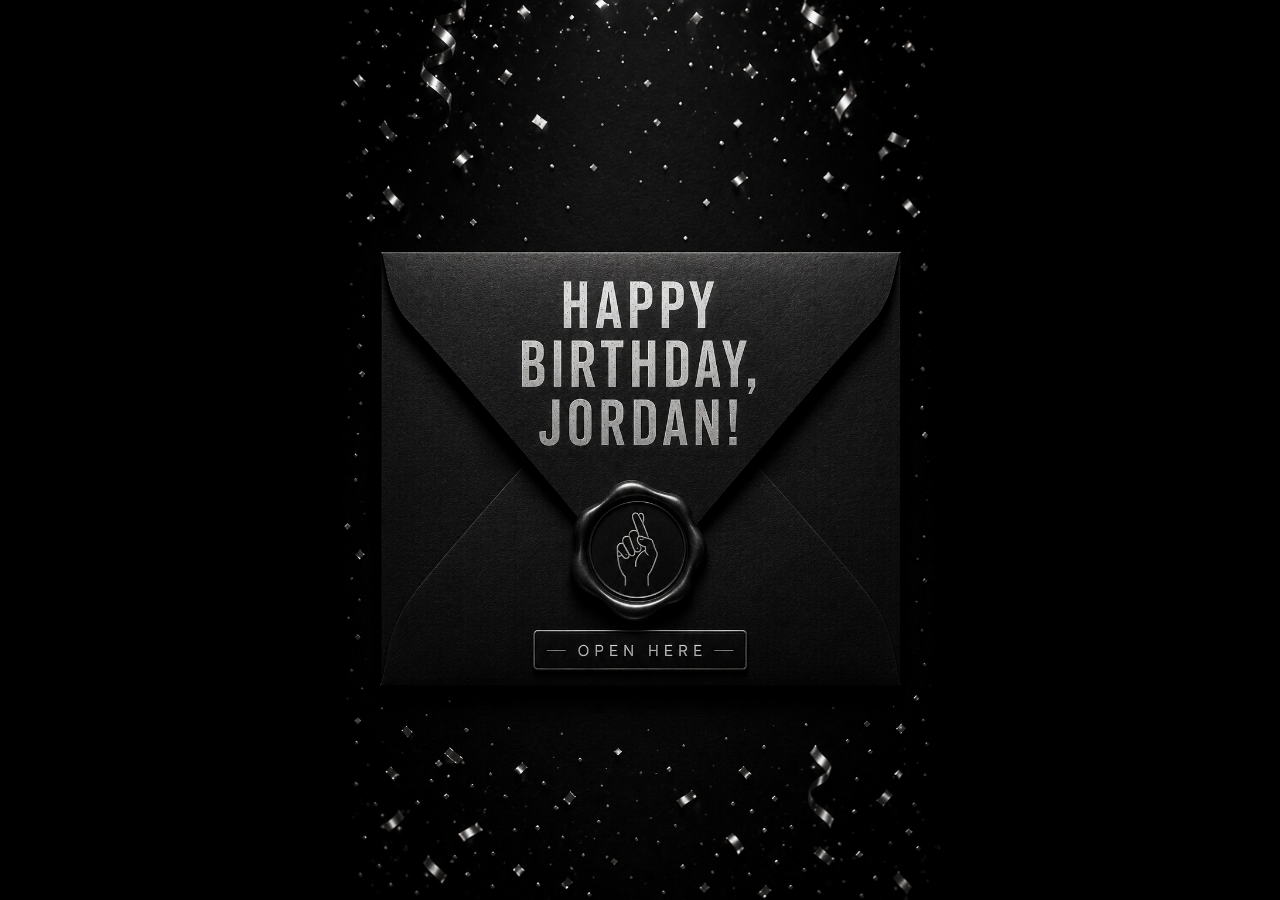
==== index.html @ eff21027 "Add files via upload" ====
<!doctype html>
<html>
<head>
  <meta charset="utf-8">
  <meta name="viewport" content="width=device-width, initial-scale=1">
  <title>Happy Birthday Jordan</title>
  <link rel="stylesheet" href="style.css">
</head>
<body class="cover-page">
  <main class="cover-wrap">
    <button class="cover-button" id="openEnvelope" aria-label="Open here">
      <img src="assets/cover.png" alt="Happy Birthday Jordan envelope invitation">
    </button>
  </main>

  <div class="fade-screen" id="fadeScreen"></div>
  <script src="script.js"></script>
</body>
</html>
---- style.css ----
*{box-sizing:border-box}
html,body{margin:0;min-height:100%;background:#000;color:#fff}
body{font-family:Arial,sans-serif;overflow-x:hidden}
.cover-page{min-height:100vh;background:#000}
.cover-wrap{min-height:100vh;display:grid;place-items:center;padding:0}
.cover-button{border:0;background:#000;padding:0;margin:0;cursor:pointer;width:100%;min-height:100vh;display:grid;place-items:center;overflow:hidden}
.cover-button img{display:block;width:min(100vw,900px);height:auto;max-height:100vh;object-fit:contain;filter:drop-shadow(0 35px 70px rgba(0,0,0,.85));animation:coverIn .9s ease both;transform-origin:center 58%}
.cover-button.opening img{animation:envelopeOpen 1.15s ease forwards}
.fade-screen{position:fixed;inset:0;background:#000;opacity:0;pointer-events:none;z-index:20;transition:opacity .55s ease}
.fade-screen.active{opacity:1}
.ticket-page{background:#000}
.ticket-only-stage{min-height:100vh;display:grid;place-items:center;padding:0;background:radial-gradient(circle at 50% 25%,rgba(255,255,255,.11),transparent 22rem),#000;animation:ticketIn .95s ease both}
.ticket-shimmer{position:relative;width:min(100vw,1600px);overflow:hidden}
.ticket-shimmer:after{content:"";position:absolute;inset:0;background:linear-gradient(110deg,transparent 0%,transparent 38%,rgba(255,255,255,.18) 48%,transparent 58%,transparent 100%);transform:translateX(-130%);animation:shimmer 1.6s .55s ease-out 1;pointer-events:none}
.ticket-image-only{display:block;width:100%;height:auto;max-height:100vh;object-fit:contain;filter:drop-shadow(0 30px 55px rgba(0,0,0,.85))}
@keyframes coverIn{from{opacity:0;transform:translateY(18px) scale(.985)}to{opacity:1;transform:translateY(0) scale(1)}}
@keyframes envelopeOpen{
  0%{transform:scale(1) rotateX(0deg);opacity:1;filter:drop-shadow(0 35px 70px rgba(0,0,0,.85))}
  35%{transform:scale(1.025) rotateX(0deg);opacity:1;filter:drop-shadow(0 45px 82px rgba(255,255,255,.12))}
  70%{transform:scale(1.02) translateY(-10px);opacity:.88}
  100%{transform:scale(.98) translateY(18px);opacity:.02}
}
@keyframes ticketIn{from{opacity:0;transform:translateY(18px) scale(.975)}to{opacity:1;transform:translateY(0) scale(1)}}
@keyframes shimmer{to{transform:translateX(130%)}}
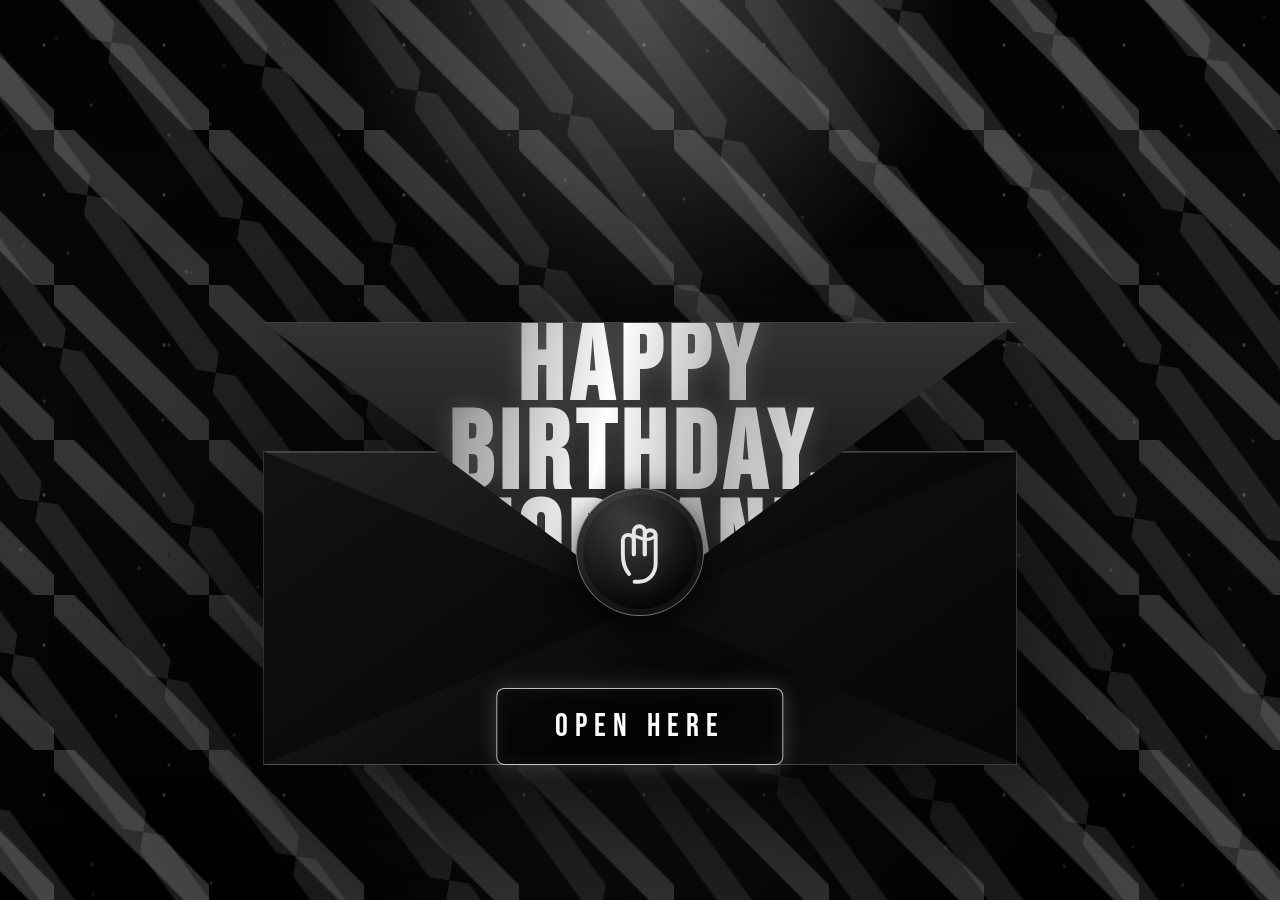
==== commit 7e584260: "Add files via upload" ====
--- a/index.html
+++ b/index.html
@@ -1,19 +1,40 @@
 <!doctype html>
-<html>
+<html lang="en">
 <head>
-  <meta charset="utf-8">
-  <meta name="viewport" content="width=device-width, initial-scale=1">
-  <title>Happy Birthday Jordan</title>
-  <link rel="stylesheet" href="style.css">
+<meta charset="utf-8"><meta name="viewport" content="width=device-width, initial-scale=1">
+<title>Happy Birthday Jordan</title>
+<link rel="preconnect" href="https://fonts.googleapis.com">
+<link rel="preconnect" href="https://fonts.gstatic.com" crossorigin>
+<link href="https://fonts.googleapis.com/css2?family=Bebas+Neue&family=Inter:wght@300;500;700&display=swap" rel="stylesheet">
+<link rel="stylesheet" href="style.css">
 </head>
-<body class="cover-page">
-  <main class="cover-wrap">
-    <button class="cover-button" id="openEnvelope" aria-label="Open here">
-      <img src="assets/cover.png" alt="Happy Birthday Jordan envelope invitation">
-    </button>
-  </main>
-
+<body>
+<main class="stage">
+  <div class="confetti"></div>
+  <section class="hero" id="hero">
+    <div class="envelope">
+      <div class="back"></div>
+      <div class="inside">
+        <span class="spark s1"></span><span class="spark s2"></span><span class="spark s3"></span><span class="spark s4"></span>
+      </div>
+      <div class="flap">
+        <h1 class="shimmer-title">HAPPY<br>BIRTHDAY,<br>JORDAN!</h1>
+      </div>
+      <div class="front-left"></div>
+      <div class="front-right"></div>
+      <div class="seal">
+        <svg viewBox="0 0 100 100" class="hand-icon" aria-label="ASL letter R style hand icon">
+          <path d="M36 78c-6-7-8-14-8-25V35c0-4 3-7 7-7s7 3 7 7v18" fill="none" stroke="currentColor" stroke-width="5" stroke-linecap="round"/>
+          <path d="M42 52V24c0-4 3-7 7-7s7 3 7 7v29" fill="none" stroke="currentColor" stroke-width="5" stroke-linecap="round"/>
+          <path d="M56 53V29c0-4 3-7 7-7s7 3 7 7v35c0 14-9 24-22 24h-5" fill="none" stroke="currentColor" stroke-width="5" stroke-linecap="round"/>
+          <path d="M42 29c8 2 17 10 28 0" fill="none" stroke="currentColor" stroke-width="4" stroke-linecap="round"/>
+        </svg>
+      </div>
+      <button class="open-button" id="openButton">OPEN HERE</button>
+    </div>
+  </section>
   <div class="fade-screen" id="fadeScreen"></div>
-  <script src="script.js"></script>
+</main>
+<script src="script.js"></script>
 </body>
-</html>
+</html>
--- a/style.css
+++ b/style.css
@@ -1,24 +1 @@
-*{box-sizing:border-box}
-html,body{margin:0;min-height:100%;background:#000;color:#fff}
-body{font-family:Arial,sans-serif;overflow-x:hidden}
-.cover-page{min-height:100vh;background:#000}
-.cover-wrap{min-height:100vh;display:grid;place-items:center;padding:0}
-.cover-button{border:0;background:#000;padding:0;margin:0;cursor:pointer;width:100%;min-height:100vh;display:grid;place-items:center;overflow:hidden}
-.cover-button img{display:block;width:min(100vw,900px);height:auto;max-height:100vh;object-fit:contain;filter:drop-shadow(0 35px 70px rgba(0,0,0,.85));animation:coverIn .9s ease both;transform-origin:center 58%}
-.cover-button.opening img{animation:envelopeOpen 1.15s ease forwards}
-.fade-screen{position:fixed;inset:0;background:#000;opacity:0;pointer-events:none;z-index:20;transition:opacity .55s ease}
-.fade-screen.active{opacity:1}
-.ticket-page{background:#000}
-.ticket-only-stage{min-height:100vh;display:grid;place-items:center;padding:0;background:radial-gradient(circle at 50% 25%,rgba(255,255,255,.11),transparent 22rem),#000;animation:ticketIn .95s ease both}
-.ticket-shimmer{position:relative;width:min(100vw,1600px);overflow:hidden}
-.ticket-shimmer:after{content:"";position:absolute;inset:0;background:linear-gradient(110deg,transparent 0%,transparent 38%,rgba(255,255,255,.18) 48%,transparent 58%,transparent 100%);transform:translateX(-130%);animation:shimmer 1.6s .55s ease-out 1;pointer-events:none}
-.ticket-image-only{display:block;width:100%;height:auto;max-height:100vh;object-fit:contain;filter:drop-shadow(0 30px 55px rgba(0,0,0,.85))}
-@keyframes coverIn{from{opacity:0;transform:translateY(18px) scale(.985)}to{opacity:1;transform:translateY(0) scale(1)}}
-@keyframes envelopeOpen{
-  0%{transform:scale(1) rotateX(0deg);opacity:1;filter:drop-shadow(0 35px 70px rgba(0,0,0,.85))}
-  35%{transform:scale(1.025) rotateX(0deg);opacity:1;filter:drop-shadow(0 45px 82px rgba(255,255,255,.12))}
-  70%{transform:scale(1.02) translateY(-10px);opacity:.88}
-  100%{transform:scale(.98) translateY(18px);opacity:.02}
-}
-@keyframes ticketIn{from{opacity:0;transform:translateY(18px) scale(.975)}to{opacity:1;transform:translateY(0) scale(1)}}
-@keyframes shimmer{to{transform:translateX(130%)}}
+*{box-sizing:border-box}html,body{margin:0;min-height:100%;background:#000;color:#fff}body{font-family:Inter,system-ui,sans-serif;overflow-x:hidden}.stage{min-height:100vh;display:grid;place-items:center;position:relative;overflow:hidden;background:radial-gradient(circle at 50% 0%,rgba(255,255,255,.22),transparent 20rem),radial-gradient(circle at 50% 74%,rgba(255,255,255,.08),transparent 28rem),linear-gradient(180deg,#030303,#080808 55%,#000)}.confetti:before,.confetti:after{content:"";position:fixed;inset:-20%;pointer-events:none;background-image:radial-gradient(#fff 1px,transparent 2px),radial-gradient(#999 1px,transparent 2px),linear-gradient(45deg,transparent 43%,#d7d7d7 44% 56%,transparent 57%);background-size:120px 150px,170px 210px,155px 155px;opacity:.22;animation:fall 18s linear infinite}.confetti:after{opacity:.13;animation-duration:26s;transform:rotate(9deg)}.hero{width:min(980px,94vw);display:grid;place-items:center;perspective:1400px;animation:intro .8s ease both}.envelope{width:min(820px,94vw);height:min(560px,82vh);position:relative;filter:drop-shadow(0 42px 90px rgba(0,0,0,.9));transform-style:preserve-3d}.back{position:absolute;left:4%;right:4%;bottom:9%;height:56%;background:linear-gradient(145deg,#242424,#060606 64%,#151515);border:1px solid rgba(255,255,255,.22);box-shadow:inset 0 1px 0 rgba(255,255,255,.14)}.inside{position:absolute;left:7%;right:7%;bottom:13%;height:46%;background:linear-gradient(180deg,#050505,#111);clip-path:polygon(0 100%,50% 35%,100% 100%);opacity:0;z-index:2;transition:opacity .45s ease}.flap{position:absolute;left:4%;right:4%;top:12%;height:50%;background:linear-gradient(180deg,#333,#0c0c0c);clip-path:polygon(0 0,100% 0,50% 100%);border-top:1px solid rgba(255,255,255,.28);z-index:5;transform-origin:top center;transform-style:preserve-3d;transition:transform 1s cubic-bezier(.2,.75,.18,1),filter 1s ease;display:grid;place-items:center;padding-bottom:8%;box-shadow:0 24px 42px rgba(0,0,0,.55)}.shimmer-title{font-family:'Bebas Neue',Impact,sans-serif;text-align:center;font-size:clamp(3.4rem,8.5vw,7rem);line-height:.82;letter-spacing:.055em;margin:0;color:transparent;background:linear-gradient(100deg,#777 0%,#fff 18%,#aaa 30%,#eee 45%,#747474 60%,#fff 75%,#999 100%);background-size:240% 100%;-webkit-background-clip:text;background-clip:text;animation:silverText 2.6s linear infinite;text-shadow:0 0 24px rgba(255,255,255,.18)}.front-left,.front-right{position:absolute;bottom:9%;height:56%;width:46%;z-index:4;background:linear-gradient(145deg,#121212,#050505);border-bottom:1px solid rgba(255,255,255,.17)}.front-left{left:4%;clip-path:polygon(0 0,100% 50%,0 100%);border-left:1px solid rgba(255,255,255,.16)}.front-right{right:4%;clip-path:polygon(100% 0,0 50%,100% 100%);border-right:1px solid rgba(255,255,255,.16)}.seal{position:absolute;left:50%;top:53%;transform:translate(-50%,-50%);width:min(128px,18vw);height:min(128px,18vw);border-radius:50%;z-index:8;background:radial-gradient(circle at 35% 22%,#3a3a3a,#060606 73%);border:1px solid rgba(255,255,255,.36);box-shadow:0 12px 34px rgba(0,0,0,.9),inset 0 0 0 6px rgba(255,255,255,.05);display:grid;place-items:center;color:#e7e7e7;transition:transform .65s cubic-bezier(.25,1.35,.4,1),opacity .45s ease}.hand-icon{width:62%;height:62%;filter:drop-shadow(0 0 10px rgba(255,255,255,.18))}.open-button{position:absolute;left:50%;bottom:9%;transform:translateX(-50%);z-index:9;border:1px solid rgba(255,255,255,.72);border-radius:8px;background:rgba(0,0,0,.38);color:#fff;font-family:'Bebas Neue',Impact,sans-serif;font-size:clamp(1.4rem,3vw,2rem);letter-spacing:.22em;padding:18px 58px;cursor:pointer;box-shadow:0 0 22px rgba(255,255,255,.20),inset 0 0 16px rgba(255,255,255,.06);transition:transform .2s ease,opacity .5s ease}.open-button:hover{transform:translateX(-50%) translateY(-2px)}.spark{position:absolute;width:6px;height:6px;background:#dedede;border-radius:50%;left:50%;top:58%;opacity:0;z-index:3;box-shadow:0 0 14px #fff}.opening .seal{transform:translate(-50%,-50%) scale(.15) translateY(-220px);opacity:0}.opening .flap{transform:rotateX(178deg);filter:brightness(1.25)}.opening .inside{opacity:1}.opening .open-button{opacity:0;pointer-events:none}.opening .s1{animation:spark 1s .25s ease forwards;--x:-110px;--y:-110px}.opening .s2{animation:spark 1s .32s ease forwards;--x:90px;--y:-125px}.opening .s3{animation:spark 1s .38s ease forwards;--x:-35px;--y:-160px}.opening .s4{animation:spark 1s .44s ease forwards;--x:130px;--y:-70px}.fade-screen{position:fixed;inset:0;background:#000;opacity:0;pointer-events:none;z-index:20;transition:opacity .7s ease}.fade-screen.active{opacity:1}.ticket-page{background:#000}.ticket-only-stage{min-height:100vh;display:grid;place-items:center;padding:0;background:radial-gradient(circle at 50% 25%,rgba(255,255,255,.11),transparent 22rem),#000;animation:ticketIn .95s ease both}.ticket-shimmer{position:relative;width:min(100vw,1600px);overflow:hidden}.ticket-shimmer:after{content:"";position:absolute;inset:0;background:linear-gradient(110deg,transparent 0%,transparent 38%,rgba(255,255,255,.18) 48%,transparent 58%,transparent 100%);transform:translateX(-130%);animation:shimmer 1.6s .55s ease-out 1;pointer-events:none}.ticket-image-only{display:block;width:100%;height:auto;max-height:100vh;object-fit:contain;filter:drop-shadow(0 30px 55px rgba(0,0,0,.85))}@keyframes intro{from{opacity:0;transform:translateY(18px) scale(.98)}to{opacity:1;transform:translateY(0) scale(1)}}@keyframes silverText{to{background-position:-240% 0}}@keyframes spark{0%{opacity:0;transform:translate(-50%,-50%) scale(.3)}30%{opacity:1}100%{opacity:0;transform:translate(calc(-50% + var(--x)),calc(-50% + var(--y))) scale(1.4)}}@keyframes fall{from{background-position:0 -100px,40px -80px,0 -140px}to{background-position:0 900px,40px 820px,0 760px}}@keyframes ticketIn{from{opacity:0;transform:translateY(18px) scale(.975)}to{opacity:1;transform:translateY(0) scale(1)}}@keyframes shimmer{to{transform:translateX(130%)}}@media(max-width:700px){.envelope{height:min(520px,78vh)}.open-button{bottom:11%;padding:14px 34px}.seal{top:54%}.shimmer-title{font-size:clamp(3rem,12vw,5.4rem)}}
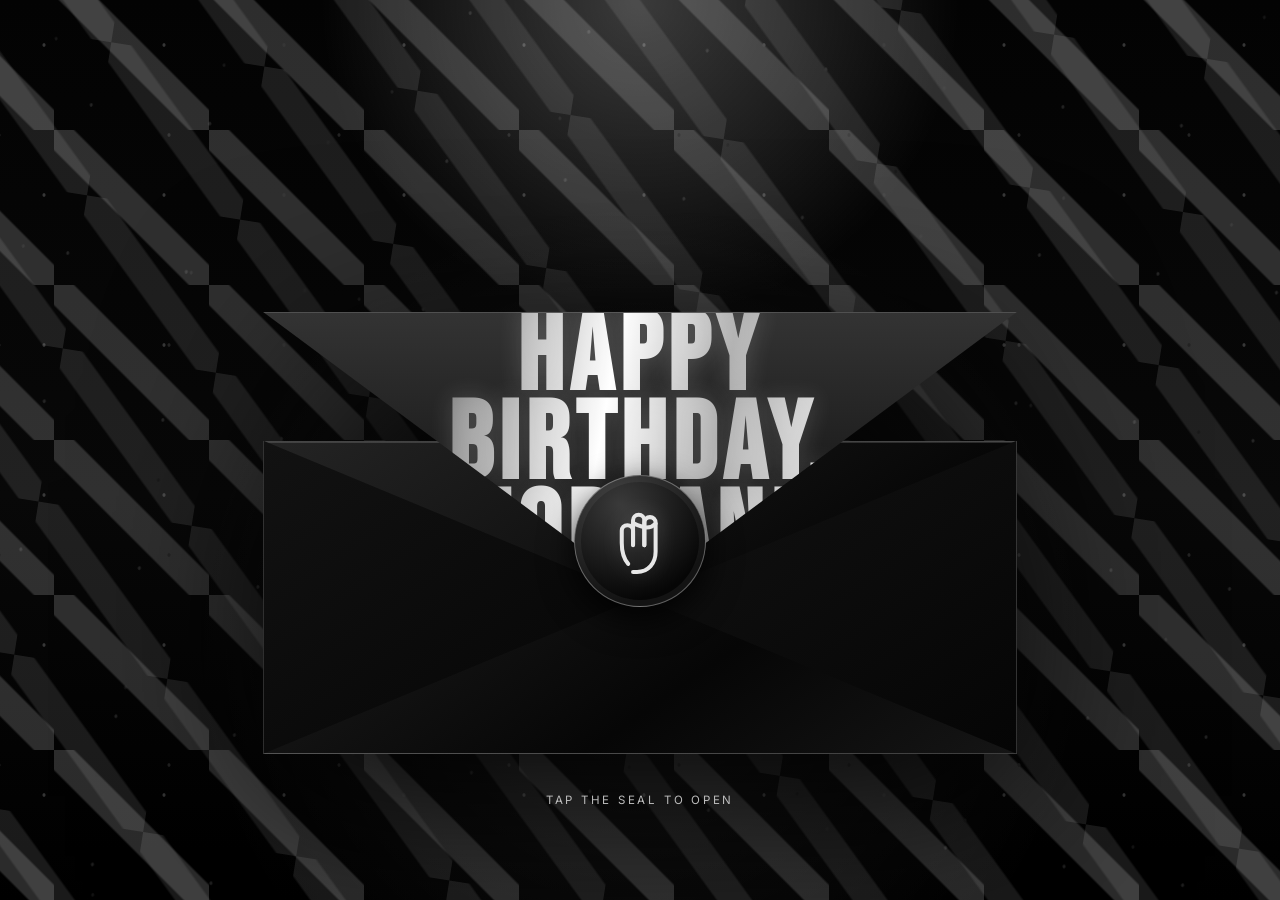
==== commit 379c4d0b: "Add files via upload" ====
--- a/index.html
+++ b/index.html
@@ -1,40 +1,51 @@
 <!doctype html>
 <html lang="en">
 <head>
-<meta charset="utf-8"><meta name="viewport" content="width=device-width, initial-scale=1">
-<title>Happy Birthday Jordan</title>
-<link rel="preconnect" href="https://fonts.googleapis.com">
-<link rel="preconnect" href="https://fonts.gstatic.com" crossorigin>
-<link href="https://fonts.googleapis.com/css2?family=Bebas+Neue&family=Inter:wght@300;500;700&display=swap" rel="stylesheet">
-<link rel="stylesheet" href="style.css">
+  <meta charset="utf-8">
+  <meta name="viewport" content="width=device-width, initial-scale=1">
+  <title>Happy Birthday Jordan</title>
+  <link rel="preconnect" href="https://fonts.googleapis.com">
+  <link rel="preconnect" href="https://fonts.gstatic.com" crossorigin>
+  <link href="https://fonts.googleapis.com/css2?family=Bebas+Neue&family=Inter:wght@300;500;700&display=swap" rel="stylesheet">
+  <link rel="stylesheet" href="style.css">
 </head>
 <body>
-<main class="stage">
-  <div class="confetti"></div>
-  <section class="hero" id="hero">
-    <div class="envelope">
-      <div class="back"></div>
-      <div class="inside">
-        <span class="spark s1"></span><span class="spark s2"></span><span class="spark s3"></span><span class="spark s4"></span>
+  <main class="stage">
+    <div class="confetti" aria-hidden="true"></div>
+
+    <section class="hero" id="hero">
+      <div class="envelope" id="envelope">
+        <div class="back"></div>
+        <div class="inside">
+          <span class="spark s1"></span>
+          <span class="spark s2"></span>
+          <span class="spark s3"></span>
+          <span class="spark s4"></span>
+        </div>
+
+        <div class="flap">
+          <h1 class="shimmer-title">HAPPY<br>BIRTHDAY,<br>JORDAN!</h1>
+        </div>
+
+        <div class="front-left"></div>
+        <div class="front-right"></div>
+
+        <button class="seal-button" id="openSeal" aria-label="Open envelope">
+          <span class="seal">
+            <svg viewBox="0 0 100 100" class="hand-icon" aria-hidden="true">
+              <path d="M35 78c-6-7-8-14-8-26V37c0-4 3-7 7-7s7 3 7 7v18" />
+              <path d="M41 54V24c0-4 3-7 7-7s7 3 7 7v31" />
+              <path d="M55 55V27c0-4 3-7 7-7s7 3 7 7v36c0 14-9 25-23 25h-5" />
+              <path d="M41 28c8 2 18 10 28 0" />
+            </svg>
+          </span>
+        </button>
       </div>
-      <div class="flap">
-        <h1 class="shimmer-title">HAPPY<br>BIRTHDAY,<br>JORDAN!</h1>
-      </div>
-      <div class="front-left"></div>
-      <div class="front-right"></div>
-      <div class="seal">
-        <svg viewBox="0 0 100 100" class="hand-icon" aria-label="ASL letter R style hand icon">
-          <path d="M36 78c-6-7-8-14-8-25V35c0-4 3-7 7-7s7 3 7 7v18" fill="none" stroke="currentColor" stroke-width="5" stroke-linecap="round"/>
-          <path d="M42 52V24c0-4 3-7 7-7s7 3 7 7v29" fill="none" stroke="currentColor" stroke-width="5" stroke-linecap="round"/>
-          <path d="M56 53V29c0-4 3-7 7-7s7 3 7 7v35c0 14-9 24-22 24h-5" fill="none" stroke="currentColor" stroke-width="5" stroke-linecap="round"/>
-          <path d="M42 29c8 2 17 10 28 0" fill="none" stroke="currentColor" stroke-width="4" stroke-linecap="round"/>
-        </svg>
-      </div>
-      <button class="open-button" id="openButton">OPEN HERE</button>
-    </div>
-  </section>
-  <div class="fade-screen" id="fadeScreen"></div>
-</main>
-<script src="script.js"></script>
+      <p class="tap-note">tap the seal to open</p>
+    </section>
+
+    <div class="fade-screen" id="fadeScreen"></div>
+  </main>
+  <script src="script.js"></script>
 </body>
-</html>+</html>
--- a/style.css
+++ b/style.css
@@ -1 +1,237 @@
-*{box-sizing:border-box}html,body{margin:0;min-height:100%;background:#000;color:#fff}body{font-family:Inter,system-ui,sans-serif;overflow-x:hidden}.stage{min-height:100vh;display:grid;place-items:center;position:relative;overflow:hidden;background:radial-gradient(circle at 50% 0%,rgba(255,255,255,.22),transparent 20rem),radial-gradient(circle at 50% 74%,rgba(255,255,255,.08),transparent 28rem),linear-gradient(180deg,#030303,#080808 55%,#000)}.confetti:before,.confetti:after{content:"";position:fixed;inset:-20%;pointer-events:none;background-image:radial-gradient(#fff 1px,transparent 2px),radial-gradient(#999 1px,transparent 2px),linear-gradient(45deg,transparent 43%,#d7d7d7 44% 56%,transparent 57%);background-size:120px 150px,170px 210px,155px 155px;opacity:.22;animation:fall 18s linear infinite}.confetti:after{opacity:.13;animation-duration:26s;transform:rotate(9deg)}.hero{width:min(980px,94vw);display:grid;place-items:center;perspective:1400px;animation:intro .8s ease both}.envelope{width:min(820px,94vw);height:min(560px,82vh);position:relative;filter:drop-shadow(0 42px 90px rgba(0,0,0,.9));transform-style:preserve-3d}.back{position:absolute;left:4%;right:4%;bottom:9%;height:56%;background:linear-gradient(145deg,#242424,#060606 64%,#151515);border:1px solid rgba(255,255,255,.22);box-shadow:inset 0 1px 0 rgba(255,255,255,.14)}.inside{position:absolute;left:7%;right:7%;bottom:13%;height:46%;background:linear-gradient(180deg,#050505,#111);clip-path:polygon(0 100%,50% 35%,100% 100%);opacity:0;z-index:2;transition:opacity .45s ease}.flap{position:absolute;left:4%;right:4%;top:12%;height:50%;background:linear-gradient(180deg,#333,#0c0c0c);clip-path:polygon(0 0,100% 0,50% 100%);border-top:1px solid rgba(255,255,255,.28);z-index:5;transform-origin:top center;transform-style:preserve-3d;transition:transform 1s cubic-bezier(.2,.75,.18,1),filter 1s ease;display:grid;place-items:center;padding-bottom:8%;box-shadow:0 24px 42px rgba(0,0,0,.55)}.shimmer-title{font-family:'Bebas Neue',Impact,sans-serif;text-align:center;font-size:clamp(3.4rem,8.5vw,7rem);line-height:.82;letter-spacing:.055em;margin:0;color:transparent;background:linear-gradient(100deg,#777 0%,#fff 18%,#aaa 30%,#eee 45%,#747474 60%,#fff 75%,#999 100%);background-size:240% 100%;-webkit-background-clip:text;background-clip:text;animation:silverText 2.6s linear infinite;text-shadow:0 0 24px rgba(255,255,255,.18)}.front-left,.front-right{position:absolute;bottom:9%;height:56%;width:46%;z-index:4;background:linear-gradient(145deg,#121212,#050505);border-bottom:1px solid rgba(255,255,255,.17)}.front-left{left:4%;clip-path:polygon(0 0,100% 50%,0 100%);border-left:1px solid rgba(255,255,255,.16)}.front-right{right:4%;clip-path:polygon(100% 0,0 50%,100% 100%);border-right:1px solid rgba(255,255,255,.16)}.seal{position:absolute;left:50%;top:53%;transform:translate(-50%,-50%);width:min(128px,18vw);height:min(128px,18vw);border-radius:50%;z-index:8;background:radial-gradient(circle at 35% 22%,#3a3a3a,#060606 73%);border:1px solid rgba(255,255,255,.36);box-shadow:0 12px 34px rgba(0,0,0,.9),inset 0 0 0 6px rgba(255,255,255,.05);display:grid;place-items:center;color:#e7e7e7;transition:transform .65s cubic-bezier(.25,1.35,.4,1),opacity .45s ease}.hand-icon{width:62%;height:62%;filter:drop-shadow(0 0 10px rgba(255,255,255,.18))}.open-button{position:absolute;left:50%;bottom:9%;transform:translateX(-50%);z-index:9;border:1px solid rgba(255,255,255,.72);border-radius:8px;background:rgba(0,0,0,.38);color:#fff;font-family:'Bebas Neue',Impact,sans-serif;font-size:clamp(1.4rem,3vw,2rem);letter-spacing:.22em;padding:18px 58px;cursor:pointer;box-shadow:0 0 22px rgba(255,255,255,.20),inset 0 0 16px rgba(255,255,255,.06);transition:transform .2s ease,opacity .5s ease}.open-button:hover{transform:translateX(-50%) translateY(-2px)}.spark{position:absolute;width:6px;height:6px;background:#dedede;border-radius:50%;left:50%;top:58%;opacity:0;z-index:3;box-shadow:0 0 14px #fff}.opening .seal{transform:translate(-50%,-50%) scale(.15) translateY(-220px);opacity:0}.opening .flap{transform:rotateX(178deg);filter:brightness(1.25)}.opening .inside{opacity:1}.opening .open-button{opacity:0;pointer-events:none}.opening .s1{animation:spark 1s .25s ease forwards;--x:-110px;--y:-110px}.opening .s2{animation:spark 1s .32s ease forwards;--x:90px;--y:-125px}.opening .s3{animation:spark 1s .38s ease forwards;--x:-35px;--y:-160px}.opening .s4{animation:spark 1s .44s ease forwards;--x:130px;--y:-70px}.fade-screen{position:fixed;inset:0;background:#000;opacity:0;pointer-events:none;z-index:20;transition:opacity .7s ease}.fade-screen.active{opacity:1}.ticket-page{background:#000}.ticket-only-stage{min-height:100vh;display:grid;place-items:center;padding:0;background:radial-gradient(circle at 50% 25%,rgba(255,255,255,.11),transparent 22rem),#000;animation:ticketIn .95s ease both}.ticket-shimmer{position:relative;width:min(100vw,1600px);overflow:hidden}.ticket-shimmer:after{content:"";position:absolute;inset:0;background:linear-gradient(110deg,transparent 0%,transparent 38%,rgba(255,255,255,.18) 48%,transparent 58%,transparent 100%);transform:translateX(-130%);animation:shimmer 1.6s .55s ease-out 1;pointer-events:none}.ticket-image-only{display:block;width:100%;height:auto;max-height:100vh;object-fit:contain;filter:drop-shadow(0 30px 55px rgba(0,0,0,.85))}@keyframes intro{from{opacity:0;transform:translateY(18px) scale(.98)}to{opacity:1;transform:translateY(0) scale(1)}}@keyframes silverText{to{background-position:-240% 0}}@keyframes spark{0%{opacity:0;transform:translate(-50%,-50%) scale(.3)}30%{opacity:1}100%{opacity:0;transform:translate(calc(-50% + var(--x)),calc(-50% + var(--y))) scale(1.4)}}@keyframes fall{from{background-position:0 -100px,40px -80px,0 -140px}to{background-position:0 900px,40px 820px,0 760px}}@keyframes ticketIn{from{opacity:0;transform:translateY(18px) scale(.975)}to{opacity:1;transform:translateY(0) scale(1)}}@keyframes shimmer{to{transform:translateX(130%)}}@media(max-width:700px){.envelope{height:min(520px,78vh)}.open-button{bottom:11%;padding:14px 34px}.seal{top:54%}.shimmer-title{font-size:clamp(3rem,12vw,5.4rem)}}+*{box-sizing:border-box}
+html,body{margin:0;min-height:100%;background:#000;color:#fff}
+body{font-family:Inter,system-ui,-apple-system,Segoe UI,sans-serif;overflow-x:hidden}
+
+.stage{
+  min-height:100vh;
+  display:grid;
+  place-items:center;
+  position:relative;
+  overflow:hidden;
+  background:
+    radial-gradient(circle at 50% 0%,rgba(255,255,255,.22),transparent 20rem),
+    radial-gradient(circle at 50% 72%,rgba(255,255,255,.08),transparent 28rem),
+    linear-gradient(180deg,#030303,#080808 55%,#000);
+}
+
+.confetti:before,.confetti:after{
+  content:"";
+  position:fixed;
+  inset:-20%;
+  pointer-events:none;
+  background-image:
+    radial-gradient(#fff 1px,transparent 2px),
+    radial-gradient(#999 1px,transparent 2px),
+    linear-gradient(45deg,transparent 43%,#d7d7d7 44% 56%,transparent 57%);
+  background-size:120px 150px,170px 210px,155px 155px;
+  opacity:.20;
+  animation:fall 20s linear infinite;
+}
+.confetti:after{opacity:.12;animation-duration:28s;transform:rotate(9deg)}
+
+.hero{
+  width:min(980px,94vw);
+  display:grid;
+  place-items:center;
+  perspective:1400px;
+  animation:intro .8s ease both;
+}
+
+.envelope{
+  width:min(820px,94vw);
+  height:min(560px,82vh);
+  position:relative;
+  filter:drop-shadow(0 42px 90px rgba(0,0,0,.9));
+  transform-style:preserve-3d;
+}
+
+.back{
+  position:absolute;
+  left:4%;
+  right:4%;
+  bottom:9%;
+  height:56%;
+  background:linear-gradient(145deg,#242424,#060606 64%,#151515);
+  border:1px solid rgba(255,255,255,.22);
+  box-shadow:inset 0 1px 0 rgba(255,255,255,.14);
+}
+
+.inside{
+  position:absolute;
+  left:7%;
+  right:7%;
+  bottom:13%;
+  height:46%;
+  background:linear-gradient(180deg,#050505,#111);
+  clip-path:polygon(0 100%,50% 35%,100% 100%);
+  opacity:0;
+  z-index:2;
+  transition:opacity .45s ease;
+}
+
+.flap{
+  position:absolute;
+  left:4%;
+  right:4%;
+  top:12%;
+  height:50%;
+  background:linear-gradient(180deg,#333,#0c0c0c);
+  clip-path:polygon(0 0,100% 0,50% 100%);
+  border-top:1px solid rgba(255,255,255,.28);
+  z-index:5;
+  transform-origin:top center;
+  transform-style:preserve-3d;
+  transition:transform 1s cubic-bezier(.2,.75,.18,1),filter 1s ease;
+  display:grid;
+  place-items:center;
+  padding-bottom:8%;
+  box-shadow:0 24px 42px rgba(0,0,0,.55);
+}
+
+.shimmer-title{
+  font-family:'Bebas Neue',Impact,sans-serif;
+  text-align:center;
+  font-size:clamp(3.4rem,8.5vw,7rem);
+  line-height:.82;
+  letter-spacing:.055em;
+  margin:0;
+  color:transparent;
+  background:linear-gradient(100deg,#777 0%,#fff 18%,#aaa 30%,#eee 45%,#747474 60%,#fff 75%,#999 100%);
+  background-size:240% 100%;
+  -webkit-background-clip:text;
+  background-clip:text;
+  animation:silverText 2.6s linear infinite;
+  text-shadow:0 0 24px rgba(255,255,255,.18);
+}
+
+.front-left,.front-right{
+  position:absolute;
+  bottom:9%;
+  height:56%;
+  width:46%;
+  z-index:4;
+  background:linear-gradient(145deg,#121212,#050505);
+  border-bottom:1px solid rgba(255,255,255,.17);
+}
+.front-left{left:4%;clip-path:polygon(0 0,100% 50%,0 100%);border-left:1px solid rgba(255,255,255,.16)}
+.front-right{right:4%;clip-path:polygon(100% 0,0 50%,100% 100%);border-right:1px solid rgba(255,255,255,.16)}
+
+.seal-button{
+  position:absolute;
+  left:50%;
+  top:53%;
+  transform:translate(-50%,-50%);
+  width:min(132px,19vw);
+  height:min(132px,19vw);
+  border:0;
+  padding:0;
+  border-radius:50%;
+  background:transparent;
+  cursor:pointer;
+  z-index:10;
+}
+.seal{
+  width:100%;
+  height:100%;
+  border-radius:50%;
+  background:radial-gradient(circle at 35% 22%,#3a3a3a,#060606 73%);
+  border:1px solid rgba(255,255,255,.36);
+  box-shadow:0 12px 34px rgba(0,0,0,.9),inset 0 0 0 6px rgba(255,255,255,.05);
+  display:grid;
+  place-items:center;
+  color:#e7e7e7;
+  transition:transform .65s cubic-bezier(.25,1.35,.4,1),opacity .45s ease;
+}
+.seal-button:hover .seal{transform:scale(1.05)}
+.hand-icon{width:62%;height:62%;filter:drop-shadow(0 0 10px rgba(255,255,255,.18))}
+.hand-icon path{
+  fill:none;
+  stroke:currentColor;
+  stroke-width:5;
+  stroke-linecap:round;
+  stroke-linejoin:round;
+}
+
+.tap-note{
+  margin:0;
+  letter-spacing:.24em;
+  text-transform:uppercase;
+  color:#bdbdbd;
+  font-size:.72rem;
+  transform:translateY(-12px);
+}
+
+.spark{
+  position:absolute;
+  width:6px;
+  height:6px;
+  background:#dedede;
+  border-radius:50%;
+  left:50%;
+  top:58%;
+  opacity:0;
+  z-index:3;
+  box-shadow:0 0 14px #fff;
+}
+
+.opening .seal{transform:scale(.15) translateY(-220px);opacity:0}
+.opening .flap{transform:rotateX(178deg);filter:brightness(1.25)}
+.opening .inside{opacity:1}
+.opening .seal-button{pointer-events:none}
+.opening .s1{animation:spark 1s .25s ease forwards;--x:-110px;--y:-110px}
+.opening .s2{animation:spark 1s .32s ease forwards;--x:90px;--y:-125px}
+.opening .s3{animation:spark 1s .38s ease forwards;--x:-35px;--y:-160px}
+.opening .s4{animation:spark 1s .44s ease forwards;--x:130px;--y:-70px}
+
+.fade-screen{
+  position:fixed;
+  inset:0;
+  background:#000;
+  opacity:0;
+  pointer-events:none;
+  z-index:20;
+  transition:opacity .7s ease;
+}
+.fade-screen.active{opacity:1}
+
+.ticket-page{background:#000}
+.ticket-only-stage{
+  min-height:100vh;
+  display:grid;
+  place-items:center;
+  padding:0;
+  background:radial-gradient(circle at 50% 25%,rgba(255,255,255,.11),transparent 22rem),#000;
+  animation:ticketIn .95s ease both;
+}
+.ticket-shimmer{position:relative;width:min(100vw,1600px);overflow:hidden}
+.ticket-shimmer:after{
+  content:"";
+  position:absolute;
+  inset:0;
+  background:linear-gradient(110deg,transparent 0%,transparent 38%,rgba(255,255,255,.18) 48%,transparent 58%,transparent 100%);
+  transform:translateX(-130%);
+  animation:shimmer 1.6s .55s ease-out 1;
+  pointer-events:none;
+}
+.ticket-image-only{
+  display:block;
+  width:100%;
+  height:auto;
+  max-height:100vh;
+  object-fit:contain;
+  filter:drop-shadow(0 30px 55px rgba(0,0,0,.85));
+}
+
+@keyframes intro{from{opacity:0;transform:translateY(18px) scale(.98)}to{opacity:1;transform:translateY(0) scale(1)}}
+@keyframes silverText{to{background-position:-240% 0}}
+@keyframes spark{0%{opacity:0;transform:translate(-50%,-50%) scale(.3)}30%{opacity:1}100%{opacity:0;transform:translate(calc(-50% + var(--x)),calc(-50% + var(--y))) scale(1.4)}}
+@keyframes fall{from{background-position:0 -100px,40px -80px,0 -140px}to{background-position:0 900px,40px 820px,0 760px}}
+@keyframes ticketIn{from{opacity:0;transform:translateY(18px) scale(.975)}to{opacity:1;transform:translateY(0) scale(1)}}
+@keyframes shimmer{to{transform:translateX(130%)}}
+
+@media(max-width:700px){
+  .envelope{height:min(520px,78vh)}
+  .seal-button{top:54%;width:98px;height:98px}
+  .shimmer-title{font-size:clamp(3rem,12vw,5.4rem)}
+  .tap-note{font-size:.62rem;transform:translateY(-4px)}
+}
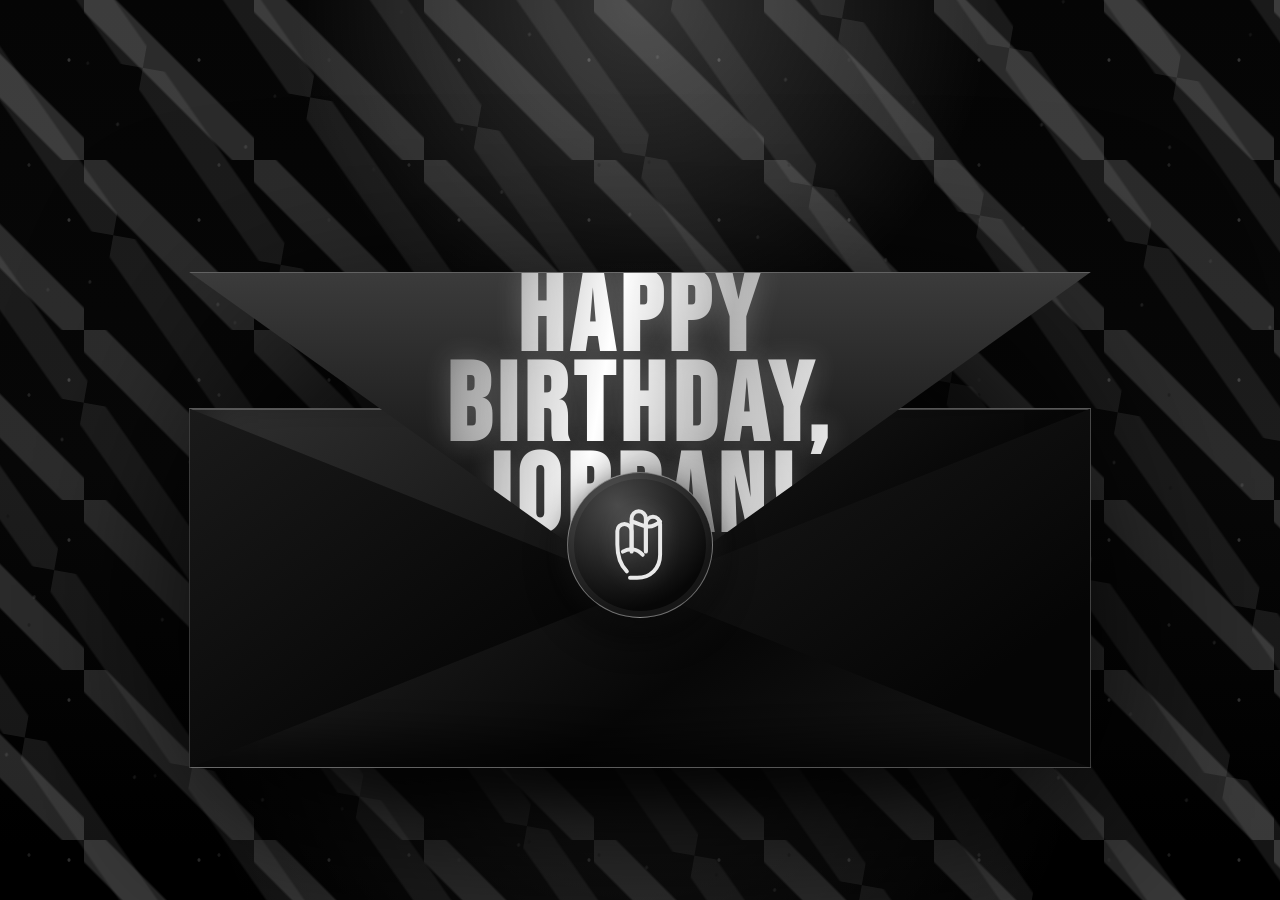
==== commit b6cab5c9: "Add files via upload" ====
--- a/index.html
+++ b/index.html
@@ -11,41 +11,46 @@
 </head>
 <body>
   <main class="stage">
-    <div class="confetti" aria-hidden="true"></div>
+    <div class="silver-confetti" aria-hidden="true"></div>
 
     <section class="hero" id="hero">
-      <div class="envelope" id="envelope">
-        <div class="back"></div>
-        <div class="inside">
+      <div class="envelope">
+        <div class="env-shadow"></div>
+        <div class="env-back"></div>
+        <div class="env-inside">
+          <div class="silver-glow"></div>
           <span class="spark s1"></span>
           <span class="spark s2"></span>
           <span class="spark s3"></span>
           <span class="spark s4"></span>
+          <span class="spark s5"></span>
+          <span class="spark s6"></span>
         </div>
 
-        <div class="flap">
+        <div class="env-flap">
           <h1 class="shimmer-title">HAPPY<br>BIRTHDAY,<br>JORDAN!</h1>
         </div>
 
-        <div class="front-left"></div>
-        <div class="front-right"></div>
+        <div class="env-front-left"></div>
+        <div class="env-front-right"></div>
 
-        <button class="seal-button" id="openSeal" aria-label="Open envelope">
+        <button class="seal-button" id="openSeal" aria-label="Open birthday envelope">
           <span class="seal">
-            <svg viewBox="0 0 100 100" class="hand-icon" aria-hidden="true">
-              <path d="M35 78c-6-7-8-14-8-26V37c0-4 3-7 7-7s7 3 7 7v18" />
-              <path d="M41 54V24c0-4 3-7 7-7s7 3 7 7v31" />
-              <path d="M55 55V27c0-4 3-7 7-7s7 3 7 7v36c0 14-9 25-23 25h-5" />
-              <path d="M41 28c8 2 18 10 28 0" />
+            <svg class="asl-r-icon" viewBox="0 0 120 120" aria-hidden="true">
+              <path d="M44 94c-8-8-12-20-12-34V43c0-5 4-9 9-9s9 4 9 9v26" />
+              <path d="M50 68V27c0-5 4-9 9-9s9 4 9 9v42" />
+              <path d="M68 68V34c0-5 4-9 9-9s9 4 9 9v39c0 17-12 29-29 29h-9" />
+              <path d="M50 31c10 2 22 13 36 0" />
+              <path d="M39 69c8-5 18-4 25 4" />
             </svg>
           </span>
         </button>
       </div>
-      <p class="tap-note">tap the seal to open</p>
     </section>
 
     <div class="fade-screen" id="fadeScreen"></div>
   </main>
+
   <script src="script.js"></script>
 </body>
 </html>
--- a/style.css
+++ b/style.css
@@ -1,150 +1,191 @@
 *{box-sizing:border-box}
 html,body{margin:0;min-height:100%;background:#000;color:#fff}
-body{font-family:Inter,system-ui,-apple-system,Segoe UI,sans-serif;overflow-x:hidden}
+body{font-family:Inter,system-ui,-apple-system,Segoe UI,sans-serif;overflow:hidden}
 
 .stage{
   min-height:100vh;
   display:grid;
   place-items:center;
   position:relative;
-  overflow:hidden;
-  background:
-    radial-gradient(circle at 50% 0%,rgba(255,255,255,.22),transparent 20rem),
-    radial-gradient(circle at 50% 72%,rgba(255,255,255,.08),transparent 28rem),
-    linear-gradient(180deg,#030303,#080808 55%,#000);
-}
-
-.confetti:before,.confetti:after{
+  background:
+    radial-gradient(circle at 50% 0%, rgba(255,255,255,.18), transparent 22rem),
+    radial-gradient(circle at 50% 78%, rgba(255,255,255,.10), transparent 28rem),
+    linear-gradient(180deg,#050505,#080808 52%,#000);
+}
+
+.silver-confetti:before,.silver-confetti:after{
   content:"";
   position:fixed;
   inset:-20%;
   pointer-events:none;
   background-image:
     radial-gradient(#fff 1px,transparent 2px),
-    radial-gradient(#999 1px,transparent 2px),
+    radial-gradient(#9f9f9f 1px,transparent 2px),
     linear-gradient(45deg,transparent 43%,#d7d7d7 44% 56%,transparent 57%);
-  background-size:120px 150px,170px 210px,155px 155px;
-  opacity:.20;
-  animation:fall 20s linear infinite;
-}
-.confetti:after{opacity:.12;animation-duration:28s;transform:rotate(9deg)}
+  background-size:130px 160px,190px 230px,170px 170px;
+  opacity:.18;
+  animation:fall 22s linear infinite;
+}
+.silver-confetti:after{opacity:.10;animation-duration:30s;transform:rotate(10deg)}
 
 .hero{
-  width:min(980px,94vw);
-  display:grid;
-  place-items:center;
-  perspective:1400px;
-  animation:intro .8s ease both;
+  width:min(1120px,96vw);
+  display:grid;
+  place-items:center;
+  perspective:1600px;
+  animation:intro .9s ease both;
 }
 
 .envelope{
-  width:min(820px,94vw);
-  height:min(560px,82vh);
+  width:min(980px,96vw);
+  height:min(620px,84vh);
   position:relative;
-  filter:drop-shadow(0 42px 90px rgba(0,0,0,.9));
   transform-style:preserve-3d;
-}
-
-.back{
+  filter:drop-shadow(0 50px 95px rgba(0,0,0,.92));
+  animation:float 5s ease-in-out infinite;
+}
+
+.env-shadow{
+  position:absolute;
+  left:8%;
+  right:8%;
+  bottom:2%;
+  height:18%;
+  border-radius:50%;
+  background:radial-gradient(ellipse, rgba(0,0,0,.82), transparent 70%);
+  filter:blur(16px);
+}
+
+.env-back{
   position:absolute;
   left:4%;
   right:4%;
-  bottom:9%;
-  height:56%;
-  background:linear-gradient(145deg,#242424,#060606 64%,#151515);
-  border:1px solid rgba(255,255,255,.22);
-  box-shadow:inset 0 1px 0 rgba(255,255,255,.14);
-}
-
-.inside{
-  position:absolute;
-  left:7%;
-  right:7%;
-  bottom:13%;
-  height:46%;
-  background:linear-gradient(180deg,#050505,#111);
-  clip-path:polygon(0 100%,50% 35%,100% 100%);
+  bottom:10%;
+  height:58%;
+  background:
+    linear-gradient(145deg,#303030,#070707 62%,#181818);
+  border:1px solid rgba(255,255,255,.28);
+  box-shadow:
+    inset 0 1px 0 rgba(255,255,255,.22),
+    inset 0 -28px 48px rgba(0,0,0,.68);
+}
+
+.env-inside{
+  position:absolute;
+  left:6%;
+  right:6%;
+  bottom:15%;
+  height:45%;
+  background:linear-gradient(180deg,#060606,#141414);
+  clip-path:polygon(0 100%,50% 22%,100% 100%);
   opacity:0;
   z-index:2;
   transition:opacity .45s ease;
-}
-
-.flap{
+  overflow:hidden;
+}
+
+.silver-glow{
+  position:absolute;
+  left:50%;
+  bottom:-12%;
+  width:70%;
+  height:70%;
+  transform:translateX(-50%);
+  background:radial-gradient(circle, rgba(255,255,255,.92), rgba(210,210,210,.35) 25%, transparent 62%);
+  opacity:0;
+  filter:blur(8px);
+}
+
+.env-flap{
   position:absolute;
   left:4%;
   right:4%;
-  top:12%;
-  height:50%;
-  background:linear-gradient(180deg,#333,#0c0c0c);
+  top:10%;
+  height:52%;
+  background:
+    linear-gradient(180deg,#3b3b3b,#111 75%);
   clip-path:polygon(0 0,100% 0,50% 100%);
-  border-top:1px solid rgba(255,255,255,.28);
+  border-top:1px solid rgba(255,255,255,.34);
   z-index:5;
   transform-origin:top center;
   transform-style:preserve-3d;
-  transition:transform 1s cubic-bezier(.2,.75,.18,1),filter 1s ease;
   display:grid;
   place-items:center;
   padding-bottom:8%;
-  box-shadow:0 24px 42px rgba(0,0,0,.55);
+  box-shadow:0 30px 52px rgba(0,0,0,.65);
+  transition:transform 1.05s cubic-bezier(.18,.78,.17,1), filter 1s ease;
 }
 
 .shimmer-title{
-  font-family:'Bebas Neue',Impact,sans-serif;
+  font-family:"Bebas Neue",Impact,sans-serif;
   text-align:center;
-  font-size:clamp(3.4rem,8.5vw,7rem);
+  font-size:clamp(4.2rem,8.6vw,8.8rem);
   line-height:.82;
   letter-spacing:.055em;
   margin:0;
   color:transparent;
-  background:linear-gradient(100deg,#777 0%,#fff 18%,#aaa 30%,#eee 45%,#747474 60%,#fff 75%,#999 100%);
+  background:linear-gradient(100deg,#777 0%,#fff 18%,#a9a9a9 30%,#f2f2f2 45%,#6f6f6f 60%,#fff 75%,#9a9a9a 100%);
   background-size:240% 100%;
   -webkit-background-clip:text;
   background-clip:text;
-  animation:silverText 2.6s linear infinite;
-  text-shadow:0 0 24px rgba(255,255,255,.18);
-}
-
-.front-left,.front-right{
-  position:absolute;
-  bottom:9%;
-  height:56%;
+  animation:silverText 2.8s linear infinite;
+  text-shadow:0 0 28px rgba(255,255,255,.22);
+}
+
+.env-front-left,.env-front-right{
+  position:absolute;
+  bottom:10%;
+  height:58%;
   width:46%;
   z-index:4;
-  background:linear-gradient(145deg,#121212,#050505);
-  border-bottom:1px solid rgba(255,255,255,.17);
-}
-.front-left{left:4%;clip-path:polygon(0 0,100% 50%,0 100%);border-left:1px solid rgba(255,255,255,.16)}
-.front-right{right:4%;clip-path:polygon(100% 0,0 50%,100% 100%);border-right:1px solid rgba(255,255,255,.16)}
+  background:linear-gradient(145deg,#1a1a1a,#050505 76%);
+  border-bottom:1px solid rgba(255,255,255,.22);
+}
+.env-front-left{
+  left:4%;
+  clip-path:polygon(0 0,100% 50%,0 100%);
+  border-left:1px solid rgba(255,255,255,.18);
+}
+.env-front-right{
+  right:4%;
+  clip-path:polygon(100% 0,0 50%,100% 100%);
+  border-right:1px solid rgba(255,255,255,.18);
+}
 
 .seal-button{
   position:absolute;
   left:50%;
-  top:53%;
+  top:54%;
+  width:min(146px,20vw);
+  height:min(146px,20vw);
   transform:translate(-50%,-50%);
-  width:min(132px,19vw);
-  height:min(132px,19vw);
+  z-index:10;
   border:0;
   padding:0;
-  border-radius:50%;
   background:transparent;
+  border-radius:50%;
   cursor:pointer;
-  z-index:10;
 }
 .seal{
   width:100%;
   height:100%;
-  border-radius:50%;
-  background:radial-gradient(circle at 35% 22%,#3a3a3a,#060606 73%);
-  border:1px solid rgba(255,255,255,.36);
-  box-shadow:0 12px 34px rgba(0,0,0,.9),inset 0 0 0 6px rgba(255,255,255,.05);
-  display:grid;
-  place-items:center;
-  color:#e7e7e7;
-  transition:transform .65s cubic-bezier(.25,1.35,.4,1),opacity .45s ease;
-}
-.seal-button:hover .seal{transform:scale(1.05)}
-.hand-icon{width:62%;height:62%;filter:drop-shadow(0 0 10px rgba(255,255,255,.18))}
-.hand-icon path{
+  display:grid;
+  place-items:center;
+  border-radius:50%;
+  color:#e9e9e9;
+  background:
+    radial-gradient(circle at 34% 22%,#4a4a4a,#070707 72%);
+  border:1px solid rgba(255,255,255,.42);
+  box-shadow:
+    0 12px 38px rgba(0,0,0,.95),
+    0 0 26px rgba(255,255,255,.14),
+    inset 0 0 0 6px rgba(255,255,255,.06);
+  transition:transform .25s ease, box-shadow .25s ease, opacity .45s ease;
+}
+.seal-button:hover .seal{transform:scale(1.06);box-shadow:0 14px 42px rgba(0,0,0,.95),0 0 34px rgba(255,255,255,.22),inset 0 0 0 6px rgba(255,255,255,.07)}
+.seal-button:active .seal{transform:scale(.94)}
+.asl-r-icon{width:66%;height:66%;filter:drop-shadow(0 0 10px rgba(255,255,255,.2))}
+.asl-r-icon path{
   fill:none;
   stroke:currentColor;
   stroke-width:5;
@@ -152,36 +193,30 @@
   stroke-linejoin:round;
 }
 
-.tap-note{
-  margin:0;
-  letter-spacing:.24em;
-  text-transform:uppercase;
-  color:#bdbdbd;
-  font-size:.72rem;
-  transform:translateY(-12px);
-}
-
 .spark{
   position:absolute;
-  width:6px;
-  height:6px;
-  background:#dedede;
-  border-radius:50%;
+  width:7px;
+  height:7px;
+  border-radius:50%;
+  background:#f7f7f7;
   left:50%;
   top:58%;
   opacity:0;
   z-index:3;
-  box-shadow:0 0 14px #fff;
-}
-
-.opening .seal{transform:scale(.15) translateY(-220px);opacity:0}
-.opening .flap{transform:rotateX(178deg);filter:brightness(1.25)}
-.opening .inside{opacity:1}
+  box-shadow:0 0 18px #fff;
+}
+
+.opening .seal{transform:scale(.15) translateY(-260px);opacity:0}
+.opening .env-flap{transform:rotateX(178deg);filter:brightness(1.28)}
+.opening .env-inside{opacity:1}
+.opening .silver-glow{animation:glowBurst 1.2s .38s ease forwards}
 .opening .seal-button{pointer-events:none}
-.opening .s1{animation:spark 1s .25s ease forwards;--x:-110px;--y:-110px}
-.opening .s2{animation:spark 1s .32s ease forwards;--x:90px;--y:-125px}
-.opening .s3{animation:spark 1s .38s ease forwards;--x:-35px;--y:-160px}
-.opening .s4{animation:spark 1s .44s ease forwards;--x:130px;--y:-70px}
+.opening .s1{animation:spark 1.1s .35s ease forwards;--x:-160px;--y:-120px}
+.opening .s2{animation:spark 1.1s .40s ease forwards;--x:150px;--y:-145px}
+.opening .s3{animation:spark 1.1s .45s ease forwards;--x:-55px;--y:-185px}
+.opening .s4{animation:spark 1.1s .50s ease forwards;--x:205px;--y:-80px}
+.opening .s5{animation:spark 1.1s .55s ease forwards;--x:-210px;--y:-72px}
+.opening .s6{animation:spark 1.1s .60s ease forwards;--x:25px;--y:-210px}
 
 .fade-screen{
   position:fixed;
@@ -190,30 +225,33 @@
   opacity:0;
   pointer-events:none;
   z-index:20;
-  transition:opacity .7s ease;
+  transition:opacity .8s ease;
 }
 .fade-screen.active{opacity:1}
 
-.ticket-page{background:#000}
-.ticket-only-stage{
+.ticket-page{background:#000;overflow:hidden}
+.ticket-stage{
   min-height:100vh;
   display:grid;
   place-items:center;
-  padding:0;
-  background:radial-gradient(circle at 50% 25%,rgba(255,255,255,.11),transparent 22rem),#000;
+  background:radial-gradient(circle at 50% 24%,rgba(255,255,255,.13),transparent 22rem),#000;
   animation:ticketIn .95s ease both;
 }
-.ticket-shimmer{position:relative;width:min(100vw,1600px);overflow:hidden}
+.ticket-shimmer{
+  width:min(100vw,1700px);
+  position:relative;
+  overflow:hidden;
+}
 .ticket-shimmer:after{
   content:"";
   position:absolute;
   inset:0;
-  background:linear-gradient(110deg,transparent 0%,transparent 38%,rgba(255,255,255,.18) 48%,transparent 58%,transparent 100%);
+  background:linear-gradient(110deg,transparent 0%,transparent 38%,rgba(255,255,255,.20) 48%,transparent 58%,transparent 100%);
   transform:translateX(-130%);
   animation:shimmer 1.6s .55s ease-out 1;
   pointer-events:none;
 }
-.ticket-image-only{
+.ticket-image{
   display:block;
   width:100%;
   height:auto;
@@ -222,16 +260,25 @@
   filter:drop-shadow(0 30px 55px rgba(0,0,0,.85));
 }
 
-@keyframes intro{from{opacity:0;transform:translateY(18px) scale(.98)}to{opacity:1;transform:translateY(0) scale(1)}}
+@keyframes intro{from{opacity:0;transform:translateY(20px) scale(.98)}to{opacity:1;transform:translateY(0) scale(1)}}
+@keyframes float{0%,100%{transform:translateY(0)}50%{transform:translateY(-8px)}}
 @keyframes silverText{to{background-position:-240% 0}}
-@keyframes spark{0%{opacity:0;transform:translate(-50%,-50%) scale(.3)}30%{opacity:1}100%{opacity:0;transform:translate(calc(-50% + var(--x)),calc(-50% + var(--y))) scale(1.4)}}
 @keyframes fall{from{background-position:0 -100px,40px -80px,0 -140px}to{background-position:0 900px,40px 820px,0 760px}}
+@keyframes spark{
+  0%{opacity:0;transform:translate(-50%,-50%) scale(.3)}
+  28%{opacity:1}
+  100%{opacity:0;transform:translate(calc(-50% + var(--x)),calc(-50% + var(--y))) scale(1.4)}
+}
+@keyframes glowBurst{
+  0%{opacity:0;transform:translateX(-50%) scale(.2)}
+  45%{opacity:1;transform:translateX(-50%) scale(1.1)}
+  100%{opacity:.22;transform:translateX(-50%) scale(1.5)}
+}
 @keyframes ticketIn{from{opacity:0;transform:translateY(18px) scale(.975)}to{opacity:1;transform:translateY(0) scale(1)}}
 @keyframes shimmer{to{transform:translateX(130%)}}
 
-@media(max-width:700px){
-  .envelope{height:min(520px,78vh)}
-  .seal-button{top:54%;width:98px;height:98px}
-  .shimmer-title{font-size:clamp(3rem,12vw,5.4rem)}
-  .tap-note{font-size:.62rem;transform:translateY(-4px)}
-}
+@media(max-width:720px){
+  .envelope{height:min(560px,78vh)}
+  .shimmer-title{font-size:clamp(3rem,12vw,5.7rem)}
+  .seal-button{width:104px;height:104px;top:55%}
+}
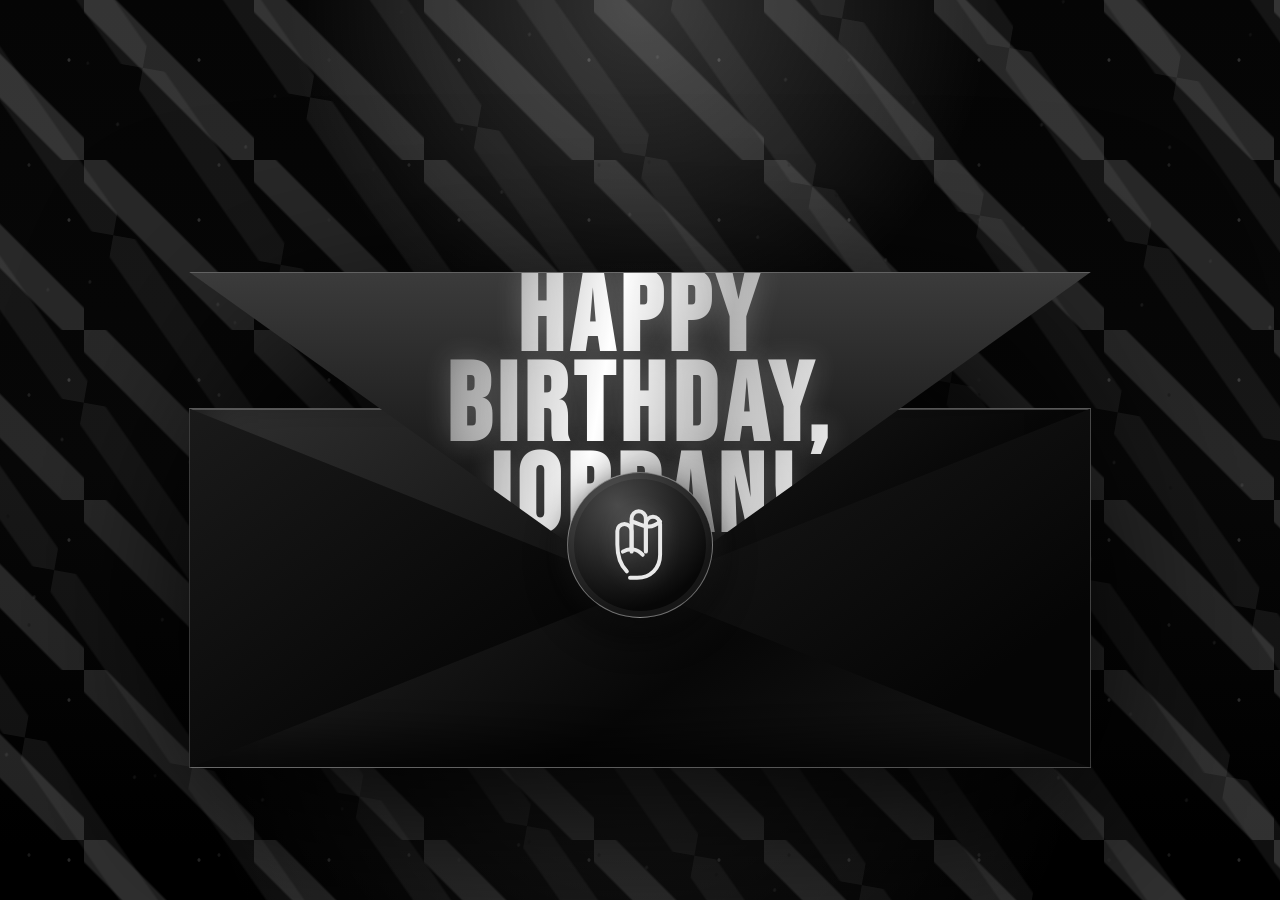
==== commit 1538111a: "Add files via upload" ====
--- a/index.html
+++ b/index.html
@@ -11,13 +11,12 @@
 </head>
 <body>
   <main class="stage">
-    <div class="silver-confetti" aria-hidden="true"></div>
+    <div class="confetti" aria-hidden="true"></div>
 
     <section class="hero" id="hero">
       <div class="envelope">
-        <div class="env-shadow"></div>
-        <div class="env-back"></div>
-        <div class="env-inside">
+        <div class="back"></div>
+        <div class="inside">
           <div class="silver-glow"></div>
           <span class="spark s1"></span>
           <span class="spark s2"></span>
@@ -25,24 +24,30 @@
           <span class="spark s4"></span>
           <span class="spark s5"></span>
           <span class="spark s6"></span>
+          <span class="spark s7"></span>
+          <span class="spark s8"></span>
         </div>
 
-        <div class="env-flap">
+        <div class="flap">
           <h1 class="shimmer-title">HAPPY<br>BIRTHDAY,<br>JORDAN!</h1>
         </div>
 
-        <div class="env-front-left"></div>
-        <div class="env-front-right"></div>
+        <div class="front-left"></div>
+        <div class="front-right"></div>
 
         <button class="seal-button" id="openSeal" aria-label="Open birthday envelope">
           <span class="seal">
             <svg class="asl-r-icon" viewBox="0 0 120 120" aria-hidden="true">
-              <path d="M44 94c-8-8-12-20-12-34V43c0-5 4-9 9-9s9 4 9 9v26" />
-              <path d="M50 68V27c0-5 4-9 9-9s9 4 9 9v42" />
-              <path d="M68 68V34c0-5 4-9 9-9s9 4 9 9v39c0 17-12 29-29 29h-9" />
-              <path d="M50 31c10 2 22 13 36 0" />
-              <path d="M39 69c8-5 18-4 25 4" />
+              <path d="M44 94c-8-8-12-20-12-34V43c0-5 4-9 9-9s9 4 9 9v26"/>
+              <path d="M50 68V27c0-5 4-9 9-9s9 4 9 9v42"/>
+              <path d="M68 68V34c0-5 4-9 9-9s9 4 9 9v39c0 17-12 29-29 29h-9"/>
+              <path d="M50 31c10 2 22 13 36 0"/>
+              <path d="M39 69c8-5 18-4 25 4"/>
             </svg>
+          </span>
+          <span class="dissolve-particles" aria-hidden="true">
+            <i></i><i></i><i></i><i></i><i></i><i></i><i></i><i></i>
+            <i></i><i></i><i></i><i></i><i></i><i></i><i></i><i></i>
           </span>
         </button>
       </div>
@@ -50,7 +55,6 @@
 
     <div class="fade-screen" id="fadeScreen"></div>
   </main>
-
   <script src="script.js"></script>
 </body>
 </html>
--- a/style.css
+++ b/style.css
@@ -3,277 +3,144 @@
 body{font-family:Inter,system-ui,-apple-system,Segoe UI,sans-serif;overflow:hidden}
 
 .stage{
-  min-height:100vh;
-  display:grid;
-  place-items:center;
-  position:relative;
+  min-height:100vh;display:grid;place-items:center;position:relative;overflow:hidden;
   background:
     radial-gradient(circle at 50% 0%, rgba(255,255,255,.18), transparent 22rem),
     radial-gradient(circle at 50% 78%, rgba(255,255,255,.10), transparent 28rem),
     linear-gradient(180deg,#050505,#080808 52%,#000);
 }
 
-.silver-confetti:before,.silver-confetti:after{
-  content:"";
-  position:fixed;
-  inset:-20%;
-  pointer-events:none;
+.confetti:before,.confetti:after{
+  content:"";position:fixed;inset:-20%;pointer-events:none;
   background-image:
     radial-gradient(#fff 1px,transparent 2px),
     radial-gradient(#9f9f9f 1px,transparent 2px),
     linear-gradient(45deg,transparent 43%,#d7d7d7 44% 56%,transparent 57%);
-  background-size:130px 160px,190px 230px,170px 170px;
-  opacity:.18;
+  background-size:130px 160px,190px 230px,170px 170px;opacity:.16;
   animation:fall 22s linear infinite;
 }
-.silver-confetti:after{opacity:.10;animation-duration:30s;transform:rotate(10deg)}
+.confetti:after{opacity:.08;animation-duration:31s;transform:rotate(10deg)}
 
-.hero{
-  width:min(1120px,96vw);
-  display:grid;
-  place-items:center;
-  perspective:1600px;
-  animation:intro .9s ease both;
-}
-
+.hero{width:min(1120px,96vw);display:grid;place-items:center;perspective:1600px;animation:intro .9s ease both}
 .envelope{
-  width:min(980px,96vw);
-  height:min(620px,84vh);
-  position:relative;
-  transform-style:preserve-3d;
+  width:min(980px,96vw);height:min(620px,84vh);position:relative;transform-style:preserve-3d;
   filter:drop-shadow(0 50px 95px rgba(0,0,0,.92));
   animation:float 5s ease-in-out infinite;
 }
 
-.env-shadow{
-  position:absolute;
-  left:8%;
-  right:8%;
-  bottom:2%;
-  height:18%;
-  border-radius:50%;
-  background:radial-gradient(ellipse, rgba(0,0,0,.82), transparent 70%);
-  filter:blur(16px);
+.back{
+  position:absolute;left:4%;right:4%;bottom:10%;height:58%;
+  background:linear-gradient(145deg,#303030,#070707 62%,#181818);
+  border:1px solid rgba(255,255,255,.28);
+  box-shadow:inset 0 1px 0 rgba(255,255,255,.22), inset 0 -28px 48px rgba(0,0,0,.68);
 }
-
-.env-back{
-  position:absolute;
-  left:4%;
-  right:4%;
-  bottom:10%;
-  height:58%;
-  background:
-    linear-gradient(145deg,#303030,#070707 62%,#181818);
-  border:1px solid rgba(255,255,255,.28);
-  box-shadow:
-    inset 0 1px 0 rgba(255,255,255,.22),
-    inset 0 -28px 48px rgba(0,0,0,.68);
-}
-
-.env-inside{
-  position:absolute;
-  left:6%;
-  right:6%;
-  bottom:15%;
-  height:45%;
+.inside{
+  position:absolute;left:6%;right:6%;bottom:15%;height:45%;
   background:linear-gradient(180deg,#060606,#141414);
   clip-path:polygon(0 100%,50% 22%,100% 100%);
-  opacity:0;
-  z-index:2;
-  transition:opacity .45s ease;
-  overflow:hidden;
+  opacity:0;z-index:2;transition:opacity .45s ease;overflow:hidden;
 }
-
 .silver-glow{
-  position:absolute;
-  left:50%;
-  bottom:-12%;
-  width:70%;
-  height:70%;
-  transform:translateX(-50%);
-  background:radial-gradient(circle, rgba(255,255,255,.92), rgba(210,210,210,.35) 25%, transparent 62%);
-  opacity:0;
-  filter:blur(8px);
+  position:absolute;left:50%;bottom:-12%;width:76%;height:76%;transform:translateX(-50%);
+  background:radial-gradient(circle, rgba(255,255,255,.95), rgba(210,210,210,.36) 25%, transparent 62%);
+  opacity:0;filter:blur(8px);
 }
-
-.env-flap{
-  position:absolute;
-  left:4%;
-  right:4%;
-  top:10%;
-  height:52%;
-  background:
-    linear-gradient(180deg,#3b3b3b,#111 75%);
+.flap{
+  position:absolute;left:4%;right:4%;top:10%;height:52%;
+  background:linear-gradient(180deg,#3b3b3b,#111 75%);
   clip-path:polygon(0 0,100% 0,50% 100%);
-  border-top:1px solid rgba(255,255,255,.34);
-  z-index:5;
-  transform-origin:top center;
-  transform-style:preserve-3d;
-  display:grid;
-  place-items:center;
-  padding-bottom:8%;
+  border-top:1px solid rgba(255,255,255,.34);z-index:5;transform-origin:top center;
+  transform-style:preserve-3d;display:grid;place-items:center;padding-bottom:8%;
   box-shadow:0 30px 52px rgba(0,0,0,.65);
   transition:transform 1.05s cubic-bezier(.18,.78,.17,1), filter 1s ease;
 }
-
 .shimmer-title{
-  font-family:"Bebas Neue",Impact,sans-serif;
-  text-align:center;
-  font-size:clamp(4.2rem,8.6vw,8.8rem);
-  line-height:.82;
-  letter-spacing:.055em;
-  margin:0;
-  color:transparent;
+  font-family:"Bebas Neue",Impact,sans-serif;text-align:center;
+  font-size:clamp(4.2rem,8.6vw,8.8rem);line-height:.82;letter-spacing:.055em;margin:0;color:transparent;
   background:linear-gradient(100deg,#777 0%,#fff 18%,#a9a9a9 30%,#f2f2f2 45%,#6f6f6f 60%,#fff 75%,#9a9a9a 100%);
-  background-size:240% 100%;
-  -webkit-background-clip:text;
-  background-clip:text;
-  animation:silverText 2.8s linear infinite;
-  text-shadow:0 0 28px rgba(255,255,255,.22);
+  background-size:240% 100%;-webkit-background-clip:text;background-clip:text;
+  animation:silverText 2.8s linear infinite;text-shadow:0 0 28px rgba(255,255,255,.22);
 }
-
-.env-front-left,.env-front-right{
-  position:absolute;
-  bottom:10%;
-  height:58%;
-  width:46%;
-  z-index:4;
+.front-left,.front-right{
+  position:absolute;bottom:10%;height:58%;width:46%;z-index:4;
   background:linear-gradient(145deg,#1a1a1a,#050505 76%);
   border-bottom:1px solid rgba(255,255,255,.22);
 }
-.env-front-left{
-  left:4%;
-  clip-path:polygon(0 0,100% 50%,0 100%);
-  border-left:1px solid rgba(255,255,255,.18);
-}
-.env-front-right{
-  right:4%;
-  clip-path:polygon(100% 0,0 50%,100% 100%);
-  border-right:1px solid rgba(255,255,255,.18);
-}
+.front-left{left:4%;clip-path:polygon(0 0,100% 50%,0 100%);border-left:1px solid rgba(255,255,255,.18)}
+.front-right{right:4%;clip-path:polygon(100% 0,0 50%,100% 100%);border-right:1px solid rgba(255,255,255,.18)}
 
 .seal-button{
-  position:absolute;
-  left:50%;
-  top:54%;
-  width:min(146px,20vw);
-  height:min(146px,20vw);
-  transform:translate(-50%,-50%);
-  z-index:10;
-  border:0;
-  padding:0;
-  background:transparent;
-  border-radius:50%;
-  cursor:pointer;
+  position:absolute;left:50%;top:54%;width:min(146px,20vw);height:min(146px,20vw);
+  transform:translate(-50%,-50%);z-index:10;border:0;padding:0;background:transparent;border-radius:50%;cursor:pointer;
 }
 .seal{
-  width:100%;
-  height:100%;
-  display:grid;
-  place-items:center;
-  border-radius:50%;
-  color:#e9e9e9;
-  background:
-    radial-gradient(circle at 34% 22%,#4a4a4a,#070707 72%);
+  width:100%;height:100%;display:grid;place-items:center;border-radius:50%;color:#e9e9e9;
+  background:radial-gradient(circle at 34% 22%,#4a4a4a,#070707 72%);
   border:1px solid rgba(255,255,255,.42);
-  box-shadow:
-    0 12px 38px rgba(0,0,0,.95),
-    0 0 26px rgba(255,255,255,.14),
-    inset 0 0 0 6px rgba(255,255,255,.06);
-  transition:transform .25s ease, box-shadow .25s ease, opacity .45s ease;
+  box-shadow:0 12px 38px rgba(0,0,0,.95),0 0 26px rgba(255,255,255,.14),inset 0 0 0 6px rgba(255,255,255,.06);
+  transition:transform .25s ease, box-shadow .25s ease, opacity .45s ease, filter .45s ease;
 }
 .seal-button:hover .seal{transform:scale(1.06);box-shadow:0 14px 42px rgba(0,0,0,.95),0 0 34px rgba(255,255,255,.22),inset 0 0 0 6px rgba(255,255,255,.07)}
 .seal-button:active .seal{transform:scale(.94)}
 .asl-r-icon{width:66%;height:66%;filter:drop-shadow(0 0 10px rgba(255,255,255,.2))}
-.asl-r-icon path{
-  fill:none;
-  stroke:currentColor;
-  stroke-width:5;
-  stroke-linecap:round;
-  stroke-linejoin:round;
+.asl-r-icon path{fill:none;stroke:currentColor;stroke-width:5;stroke-linecap:round;stroke-linejoin:round}
+
+.dissolve-particles{position:absolute;inset:0;display:block;pointer-events:none}
+.dissolve-particles i{
+  position:absolute;left:50%;top:50%;width:6px;height:6px;border-radius:50%;background:#f3f3f3;
+  opacity:0;box-shadow:0 0 14px rgba(255,255,255,.95);
 }
+.dissolve-particles i:nth-child(1){--x:-70px;--y:-54px}.dissolve-particles i:nth-child(2){--x:62px;--y:-62px}
+.dissolve-particles i:nth-child(3){--x:-88px;--y:10px}.dissolve-particles i:nth-child(4){--x:82px;--y:18px}
+.dissolve-particles i:nth-child(5){--x:-42px;--y:74px}.dissolve-particles i:nth-child(6){--x:36px;--y:80px}
+.dissolve-particles i:nth-child(7){--x:0px;--y:-92px}.dissolve-particles i:nth-child(8){--x:96px;--y:-24px}
+.dissolve-particles i:nth-child(9){--x:-96px;--y:-20px}.dissolve-particles i:nth-child(10){--x:74px;--y:58px}
+.dissolve-particles i:nth-child(11){--x:-68px;--y:52px}.dissolve-particles i:nth-child(12){--x:15px;--y:98px}
+.dissolve-particles i:nth-child(13){--x:-18px;--y:-104px}.dissolve-particles i:nth-child(14){--x:110px;--y:4px}
+.dissolve-particles i:nth-child(15){--x:-112px;--y:6px}.dissolve-particles i:nth-child(16){--x:4px;--y:0px;width:12px;height:12px}
 
-.spark{
-  position:absolute;
-  width:7px;
-  height:7px;
-  border-radius:50%;
-  background:#f7f7f7;
-  left:50%;
-  top:58%;
-  opacity:0;
-  z-index:3;
-  box-shadow:0 0 18px #fff;
-}
+.spark{position:absolute;width:7px;height:7px;border-radius:50%;background:#f7f7f7;left:50%;top:58%;opacity:0;z-index:3;box-shadow:0 0 18px #fff}
 
-.opening .seal{transform:scale(.15) translateY(-260px);opacity:0}
-.opening .env-flap{transform:rotateX(178deg);filter:brightness(1.28)}
-.opening .env-inside{opacity:1}
-.opening .silver-glow{animation:glowBurst 1.2s .38s ease forwards}
+.opening .seal{animation:sealDissolve .62s ease forwards}
+.opening .dissolve-particles i{animation:dissolveParticle .72s ease forwards}
+.opening .flap{transform:rotateX(178deg);filter:brightness(1.28)}
+.opening .inside{opacity:1}
+.opening .silver-glow{animation:glowBurst 1.25s .44s ease forwards}
 .opening .seal-button{pointer-events:none}
-.opening .s1{animation:spark 1.1s .35s ease forwards;--x:-160px;--y:-120px}
-.opening .s2{animation:spark 1.1s .40s ease forwards;--x:150px;--y:-145px}
-.opening .s3{animation:spark 1.1s .45s ease forwards;--x:-55px;--y:-185px}
-.opening .s4{animation:spark 1.1s .50s ease forwards;--x:205px;--y:-80px}
-.opening .s5{animation:spark 1.1s .55s ease forwards;--x:-210px;--y:-72px}
-.opening .s6{animation:spark 1.1s .60s ease forwards;--x:25px;--y:-210px}
+.opening .s1{animation:spark 1.1s .45s ease forwards;--x:-160px;--y:-120px}
+.opening .s2{animation:spark 1.1s .50s ease forwards;--x:150px;--y:-145px}
+.opening .s3{animation:spark 1.1s .55s ease forwards;--x:-55px;--y:-185px}
+.opening .s4{animation:spark 1.1s .60s ease forwards;--x:205px;--y:-80px}
+.opening .s5{animation:spark 1.1s .65s ease forwards;--x:-210px;--y:-72px}
+.opening .s6{animation:spark 1.1s .70s ease forwards;--x:25px;--y:-210px}
+.opening .s7{animation:spark 1.1s .75s ease forwards;--x:110px;--y:-205px}
+.opening .s8{animation:spark 1.1s .80s ease forwards;--x:-125px;--y:-190px}
 
-.fade-screen{
-  position:fixed;
-  inset:0;
-  background:#000;
-  opacity:0;
-  pointer-events:none;
-  z-index:20;
-  transition:opacity .8s ease;
-}
+.fade-screen{position:fixed;inset:0;background:#000;opacity:0;pointer-events:none;z-index:20;transition:opacity .8s ease}
 .fade-screen.active{opacity:1}
 
 .ticket-page{background:#000;overflow:hidden}
 .ticket-stage{
-  min-height:100vh;
-  display:grid;
-  place-items:center;
+  min-height:100vh;display:grid;place-items:center;
   background:radial-gradient(circle at 50% 24%,rgba(255,255,255,.13),transparent 22rem),#000;
   animation:ticketIn .95s ease both;
 }
-.ticket-shimmer{
-  width:min(100vw,1700px);
-  position:relative;
-  overflow:hidden;
+.ticket-shimmer{width:min(100vw,1700px);position:relative;overflow:hidden}
+.ticket-shimmer:after{
+  content:"";position:absolute;inset:0;
+  background:linear-gradient(110deg,transparent 0%,transparent 38%,rgba(255,255,255,.20) 48%,transparent 58%,transparent 100%);
+  transform:translateX(-130%);animation:shimmer 1.6s .55s ease-out 1;pointer-events:none;
 }
-.ticket-shimmer:after{
-  content:"";
-  position:absolute;
-  inset:0;
-  background:linear-gradient(110deg,transparent 0%,transparent 38%,rgba(255,255,255,.20) 48%,transparent 58%,transparent 100%);
-  transform:translateX(-130%);
-  animation:shimmer 1.6s .55s ease-out 1;
-  pointer-events:none;
-}
-.ticket-image{
-  display:block;
-  width:100%;
-  height:auto;
-  max-height:100vh;
-  object-fit:contain;
-  filter:drop-shadow(0 30px 55px rgba(0,0,0,.85));
-}
+.ticket-image{display:block;width:100%;height:auto;max-height:100vh;object-fit:contain;filter:drop-shadow(0 30px 55px rgba(0,0,0,.85))}
 
 @keyframes intro{from{opacity:0;transform:translateY(20px) scale(.98)}to{opacity:1;transform:translateY(0) scale(1)}}
 @keyframes float{0%,100%{transform:translateY(0)}50%{transform:translateY(-8px)}}
 @keyframes silverText{to{background-position:-240% 0}}
 @keyframes fall{from{background-position:0 -100px,40px -80px,0 -140px}to{background-position:0 900px,40px 820px,0 760px}}
-@keyframes spark{
-  0%{opacity:0;transform:translate(-50%,-50%) scale(.3)}
-  28%{opacity:1}
-  100%{opacity:0;transform:translate(calc(-50% + var(--x)),calc(-50% + var(--y))) scale(1.4)}
-}
-@keyframes glowBurst{
-  0%{opacity:0;transform:translateX(-50%) scale(.2)}
-  45%{opacity:1;transform:translateX(-50%) scale(1.1)}
-  100%{opacity:.22;transform:translateX(-50%) scale(1.5)}
-}
+@keyframes sealDissolve{0%{opacity:1;filter:blur(0);transform:scale(1)}55%{opacity:.45;filter:blur(2px);transform:scale(.92)}100%{opacity:0;filter:blur(8px);transform:scale(.55)}}
+@keyframes dissolveParticle{0%{opacity:0;transform:translate(-50%,-50%) scale(.2)}25%{opacity:1}100%{opacity:0;transform:translate(calc(-50% + var(--x)),calc(-50% + var(--y))) scale(1.35)}}
+@keyframes spark{0%{opacity:0;transform:translate(-50%,-50%) scale(.3)}28%{opacity:1}100%{opacity:0;transform:translate(calc(-50% + var(--x)),calc(-50% + var(--y))) scale(1.4)}}
+@keyframes glowBurst{0%{opacity:0;transform:translateX(-50%) scale(.2)}45%{opacity:1;transform:translateX(-50%) scale(1.1)}100%{opacity:.22;transform:translateX(-50%) scale(1.5)}}
 @keyframes ticketIn{from{opacity:0;transform:translateY(18px) scale(.975)}to{opacity:1;transform:translateY(0) scale(1)}}
 @keyframes shimmer{to{transform:translateX(130%)}}
 
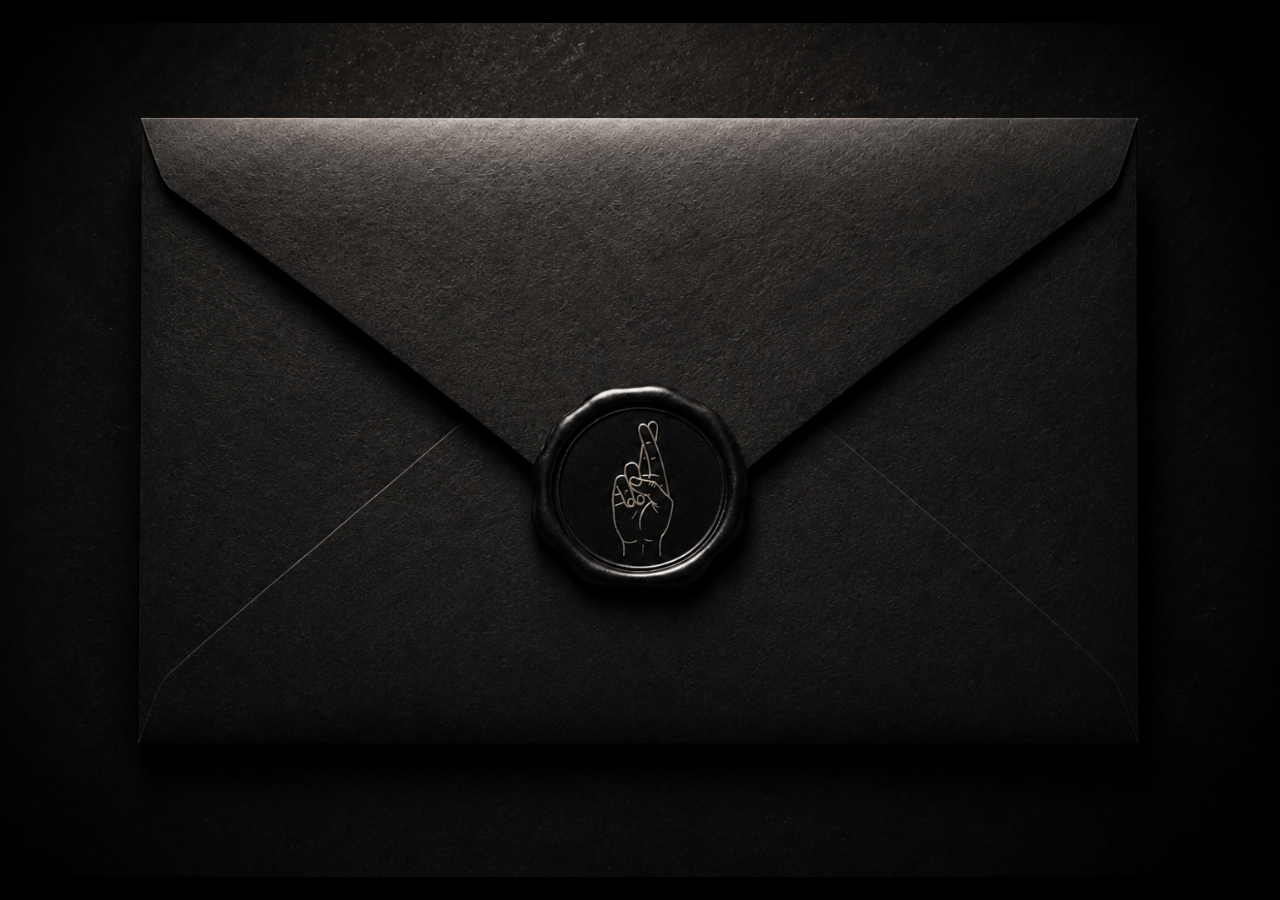
==== commit 0c816edb: "Add files via upload" ====
--- a/index.html
+++ b/index.html
@@ -1,60 +1 @@
-<!doctype html>
-<html lang="en">
-<head>
-  <meta charset="utf-8">
-  <meta name="viewport" content="width=device-width, initial-scale=1">
-  <title>Happy Birthday Jordan</title>
-  <link rel="preconnect" href="https://fonts.googleapis.com">
-  <link rel="preconnect" href="https://fonts.gstatic.com" crossorigin>
-  <link href="https://fonts.googleapis.com/css2?family=Bebas+Neue&family=Inter:wght@300;500;700&display=swap" rel="stylesheet">
-  <link rel="stylesheet" href="style.css">
-</head>
-<body>
-  <main class="stage">
-    <div class="confetti" aria-hidden="true"></div>
-
-    <section class="hero" id="hero">
-      <div class="envelope">
-        <div class="back"></div>
-        <div class="inside">
-          <div class="silver-glow"></div>
-          <span class="spark s1"></span>
-          <span class="spark s2"></span>
-          <span class="spark s3"></span>
-          <span class="spark s4"></span>
-          <span class="spark s5"></span>
-          <span class="spark s6"></span>
-          <span class="spark s7"></span>
-          <span class="spark s8"></span>
-        </div>
-
-        <div class="flap">
-          <h1 class="shimmer-title">HAPPY<br>BIRTHDAY,<br>JORDAN!</h1>
-        </div>
-
-        <div class="front-left"></div>
-        <div class="front-right"></div>
-
-        <button class="seal-button" id="openSeal" aria-label="Open birthday envelope">
-          <span class="seal">
-            <svg class="asl-r-icon" viewBox="0 0 120 120" aria-hidden="true">
-              <path d="M44 94c-8-8-12-20-12-34V43c0-5 4-9 9-9s9 4 9 9v26"/>
-              <path d="M50 68V27c0-5 4-9 9-9s9 4 9 9v42"/>
-              <path d="M68 68V34c0-5 4-9 9-9s9 4 9 9v39c0 17-12 29-29 29h-9"/>
-              <path d="M50 31c10 2 22 13 36 0"/>
-              <path d="M39 69c8-5 18-4 25 4"/>
-            </svg>
-          </span>
-          <span class="dissolve-particles" aria-hidden="true">
-            <i></i><i></i><i></i><i></i><i></i><i></i><i></i><i></i>
-            <i></i><i></i><i></i><i></i><i></i><i></i><i></i><i></i>
-          </span>
-        </button>
-      </div>
-    </section>
-
-    <div class="fade-screen" id="fadeScreen"></div>
-  </main>
-  <script src="script.js"></script>
-</body>
-</html>
+<!doctype html><html lang="en"><head><meta charset="utf-8"><meta name="viewport" content="width=device-width, initial-scale=1"><title>Birthday Envelope</title><link rel="stylesheet" href="style.css"></head><body class="home-page"><main class="envelope-stage"><button class="envelope-button" id="openSeal" aria-label="Open envelope"><img class="envelope-img" src="assets/envelope.png" alt="Birthday envelope"><span class="seal-hotspot"></span><span class="silver-glimmer" aria-hidden="true"></span></button><div class="fade-screen" id="fadeScreen"></div></main><script src="script.js"></script></body></html>
--- a/style.css
+++ b/style.css
@@ -1,151 +1 @@
-*{box-sizing:border-box}
-html,body{margin:0;min-height:100%;background:#000;color:#fff}
-body{font-family:Inter,system-ui,-apple-system,Segoe UI,sans-serif;overflow:hidden}
-
-.stage{
-  min-height:100vh;display:grid;place-items:center;position:relative;overflow:hidden;
-  background:
-    radial-gradient(circle at 50% 0%, rgba(255,255,255,.18), transparent 22rem),
-    radial-gradient(circle at 50% 78%, rgba(255,255,255,.10), transparent 28rem),
-    linear-gradient(180deg,#050505,#080808 52%,#000);
-}
-
-.confetti:before,.confetti:after{
-  content:"";position:fixed;inset:-20%;pointer-events:none;
-  background-image:
-    radial-gradient(#fff 1px,transparent 2px),
-    radial-gradient(#9f9f9f 1px,transparent 2px),
-    linear-gradient(45deg,transparent 43%,#d7d7d7 44% 56%,transparent 57%);
-  background-size:130px 160px,190px 230px,170px 170px;opacity:.16;
-  animation:fall 22s linear infinite;
-}
-.confetti:after{opacity:.08;animation-duration:31s;transform:rotate(10deg)}
-
-.hero{width:min(1120px,96vw);display:grid;place-items:center;perspective:1600px;animation:intro .9s ease both}
-.envelope{
-  width:min(980px,96vw);height:min(620px,84vh);position:relative;transform-style:preserve-3d;
-  filter:drop-shadow(0 50px 95px rgba(0,0,0,.92));
-  animation:float 5s ease-in-out infinite;
-}
-
-.back{
-  position:absolute;left:4%;right:4%;bottom:10%;height:58%;
-  background:linear-gradient(145deg,#303030,#070707 62%,#181818);
-  border:1px solid rgba(255,255,255,.28);
-  box-shadow:inset 0 1px 0 rgba(255,255,255,.22), inset 0 -28px 48px rgba(0,0,0,.68);
-}
-.inside{
-  position:absolute;left:6%;right:6%;bottom:15%;height:45%;
-  background:linear-gradient(180deg,#060606,#141414);
-  clip-path:polygon(0 100%,50% 22%,100% 100%);
-  opacity:0;z-index:2;transition:opacity .45s ease;overflow:hidden;
-}
-.silver-glow{
-  position:absolute;left:50%;bottom:-12%;width:76%;height:76%;transform:translateX(-50%);
-  background:radial-gradient(circle, rgba(255,255,255,.95), rgba(210,210,210,.36) 25%, transparent 62%);
-  opacity:0;filter:blur(8px);
-}
-.flap{
-  position:absolute;left:4%;right:4%;top:10%;height:52%;
-  background:linear-gradient(180deg,#3b3b3b,#111 75%);
-  clip-path:polygon(0 0,100% 0,50% 100%);
-  border-top:1px solid rgba(255,255,255,.34);z-index:5;transform-origin:top center;
-  transform-style:preserve-3d;display:grid;place-items:center;padding-bottom:8%;
-  box-shadow:0 30px 52px rgba(0,0,0,.65);
-  transition:transform 1.05s cubic-bezier(.18,.78,.17,1), filter 1s ease;
-}
-.shimmer-title{
-  font-family:"Bebas Neue",Impact,sans-serif;text-align:center;
-  font-size:clamp(4.2rem,8.6vw,8.8rem);line-height:.82;letter-spacing:.055em;margin:0;color:transparent;
-  background:linear-gradient(100deg,#777 0%,#fff 18%,#a9a9a9 30%,#f2f2f2 45%,#6f6f6f 60%,#fff 75%,#9a9a9a 100%);
-  background-size:240% 100%;-webkit-background-clip:text;background-clip:text;
-  animation:silverText 2.8s linear infinite;text-shadow:0 0 28px rgba(255,255,255,.22);
-}
-.front-left,.front-right{
-  position:absolute;bottom:10%;height:58%;width:46%;z-index:4;
-  background:linear-gradient(145deg,#1a1a1a,#050505 76%);
-  border-bottom:1px solid rgba(255,255,255,.22);
-}
-.front-left{left:4%;clip-path:polygon(0 0,100% 50%,0 100%);border-left:1px solid rgba(255,255,255,.18)}
-.front-right{right:4%;clip-path:polygon(100% 0,0 50%,100% 100%);border-right:1px solid rgba(255,255,255,.18)}
-
-.seal-button{
-  position:absolute;left:50%;top:54%;width:min(146px,20vw);height:min(146px,20vw);
-  transform:translate(-50%,-50%);z-index:10;border:0;padding:0;background:transparent;border-radius:50%;cursor:pointer;
-}
-.seal{
-  width:100%;height:100%;display:grid;place-items:center;border-radius:50%;color:#e9e9e9;
-  background:radial-gradient(circle at 34% 22%,#4a4a4a,#070707 72%);
-  border:1px solid rgba(255,255,255,.42);
-  box-shadow:0 12px 38px rgba(0,0,0,.95),0 0 26px rgba(255,255,255,.14),inset 0 0 0 6px rgba(255,255,255,.06);
-  transition:transform .25s ease, box-shadow .25s ease, opacity .45s ease, filter .45s ease;
-}
-.seal-button:hover .seal{transform:scale(1.06);box-shadow:0 14px 42px rgba(0,0,0,.95),0 0 34px rgba(255,255,255,.22),inset 0 0 0 6px rgba(255,255,255,.07)}
-.seal-button:active .seal{transform:scale(.94)}
-.asl-r-icon{width:66%;height:66%;filter:drop-shadow(0 0 10px rgba(255,255,255,.2))}
-.asl-r-icon path{fill:none;stroke:currentColor;stroke-width:5;stroke-linecap:round;stroke-linejoin:round}
-
-.dissolve-particles{position:absolute;inset:0;display:block;pointer-events:none}
-.dissolve-particles i{
-  position:absolute;left:50%;top:50%;width:6px;height:6px;border-radius:50%;background:#f3f3f3;
-  opacity:0;box-shadow:0 0 14px rgba(255,255,255,.95);
-}
-.dissolve-particles i:nth-child(1){--x:-70px;--y:-54px}.dissolve-particles i:nth-child(2){--x:62px;--y:-62px}
-.dissolve-particles i:nth-child(3){--x:-88px;--y:10px}.dissolve-particles i:nth-child(4){--x:82px;--y:18px}
-.dissolve-particles i:nth-child(5){--x:-42px;--y:74px}.dissolve-particles i:nth-child(6){--x:36px;--y:80px}
-.dissolve-particles i:nth-child(7){--x:0px;--y:-92px}.dissolve-particles i:nth-child(8){--x:96px;--y:-24px}
-.dissolve-particles i:nth-child(9){--x:-96px;--y:-20px}.dissolve-particles i:nth-child(10){--x:74px;--y:58px}
-.dissolve-particles i:nth-child(11){--x:-68px;--y:52px}.dissolve-particles i:nth-child(12){--x:15px;--y:98px}
-.dissolve-particles i:nth-child(13){--x:-18px;--y:-104px}.dissolve-particles i:nth-child(14){--x:110px;--y:4px}
-.dissolve-particles i:nth-child(15){--x:-112px;--y:6px}.dissolve-particles i:nth-child(16){--x:4px;--y:0px;width:12px;height:12px}
-
-.spark{position:absolute;width:7px;height:7px;border-radius:50%;background:#f7f7f7;left:50%;top:58%;opacity:0;z-index:3;box-shadow:0 0 18px #fff}
-
-.opening .seal{animation:sealDissolve .62s ease forwards}
-.opening .dissolve-particles i{animation:dissolveParticle .72s ease forwards}
-.opening .flap{transform:rotateX(178deg);filter:brightness(1.28)}
-.opening .inside{opacity:1}
-.opening .silver-glow{animation:glowBurst 1.25s .44s ease forwards}
-.opening .seal-button{pointer-events:none}
-.opening .s1{animation:spark 1.1s .45s ease forwards;--x:-160px;--y:-120px}
-.opening .s2{animation:spark 1.1s .50s ease forwards;--x:150px;--y:-145px}
-.opening .s3{animation:spark 1.1s .55s ease forwards;--x:-55px;--y:-185px}
-.opening .s4{animation:spark 1.1s .60s ease forwards;--x:205px;--y:-80px}
-.opening .s5{animation:spark 1.1s .65s ease forwards;--x:-210px;--y:-72px}
-.opening .s6{animation:spark 1.1s .70s ease forwards;--x:25px;--y:-210px}
-.opening .s7{animation:spark 1.1s .75s ease forwards;--x:110px;--y:-205px}
-.opening .s8{animation:spark 1.1s .80s ease forwards;--x:-125px;--y:-190px}
-
-.fade-screen{position:fixed;inset:0;background:#000;opacity:0;pointer-events:none;z-index:20;transition:opacity .8s ease}
-.fade-screen.active{opacity:1}
-
-.ticket-page{background:#000;overflow:hidden}
-.ticket-stage{
-  min-height:100vh;display:grid;place-items:center;
-  background:radial-gradient(circle at 50% 24%,rgba(255,255,255,.13),transparent 22rem),#000;
-  animation:ticketIn .95s ease both;
-}
-.ticket-shimmer{width:min(100vw,1700px);position:relative;overflow:hidden}
-.ticket-shimmer:after{
-  content:"";position:absolute;inset:0;
-  background:linear-gradient(110deg,transparent 0%,transparent 38%,rgba(255,255,255,.20) 48%,transparent 58%,transparent 100%);
-  transform:translateX(-130%);animation:shimmer 1.6s .55s ease-out 1;pointer-events:none;
-}
-.ticket-image{display:block;width:100%;height:auto;max-height:100vh;object-fit:contain;filter:drop-shadow(0 30px 55px rgba(0,0,0,.85))}
-
-@keyframes intro{from{opacity:0;transform:translateY(20px) scale(.98)}to{opacity:1;transform:translateY(0) scale(1)}}
-@keyframes float{0%,100%{transform:translateY(0)}50%{transform:translateY(-8px)}}
-@keyframes silverText{to{background-position:-240% 0}}
-@keyframes fall{from{background-position:0 -100px,40px -80px,0 -140px}to{background-position:0 900px,40px 820px,0 760px}}
-@keyframes sealDissolve{0%{opacity:1;filter:blur(0);transform:scale(1)}55%{opacity:.45;filter:blur(2px);transform:scale(.92)}100%{opacity:0;filter:blur(8px);transform:scale(.55)}}
-@keyframes dissolveParticle{0%{opacity:0;transform:translate(-50%,-50%) scale(.2)}25%{opacity:1}100%{opacity:0;transform:translate(calc(-50% + var(--x)),calc(-50% + var(--y))) scale(1.35)}}
-@keyframes spark{0%{opacity:0;transform:translate(-50%,-50%) scale(.3)}28%{opacity:1}100%{opacity:0;transform:translate(calc(-50% + var(--x)),calc(-50% + var(--y))) scale(1.4)}}
-@keyframes glowBurst{0%{opacity:0;transform:translateX(-50%) scale(.2)}45%{opacity:1;transform:translateX(-50%) scale(1.1)}100%{opacity:.22;transform:translateX(-50%) scale(1.5)}}
-@keyframes ticketIn{from{opacity:0;transform:translateY(18px) scale(.975)}to{opacity:1;transform:translateY(0) scale(1)}}
-@keyframes shimmer{to{transform:translateX(130%)}}
-
-@media(max-width:720px){
-  .envelope{height:min(560px,78vh)}
-  .shimmer-title{font-size:clamp(3rem,12vw,5.7rem)}
-  .seal-button{width:104px;height:104px;top:55%}
-}
+*{box-sizing:border-box}html,body{margin:0;min-height:100%;background:#000;color:#fff}body{font-family:Arial,sans-serif;overflow:hidden}.envelope-stage{min-height:100vh;display:grid;place-items:center;background:#000}.envelope-button{position:relative;width:min(100vw,1500px);height:100vh;display:grid;place-items:center;border:0;padding:0;margin:0;background:#000;cursor:pointer;overflow:hidden}.envelope-img{display:block;width:100%;height:100%;object-fit:contain;filter:drop-shadow(0 36px 76px rgba(0,0,0,.9));animation:envelopeIn .8s ease both;transform-origin:center center}.seal-hotspot{position:absolute;left:50%;top:50.8%;width:min(150px,12vw);height:min(150px,12vw);transform:translate(-50%,-50%);border-radius:50%;z-index:4}.silver-glimmer{position:absolute;left:50%;top:50%;width:16px;height:16px;border-radius:50%;transform:translate(-50%,-50%) scale(.2);opacity:0;background:radial-gradient(circle,#fff,rgba(220,220,220,.55) 28%,transparent 72%);filter:blur(3px);box-shadow:0 0 50px rgba(255,255,255,.9);z-index:3;pointer-events:none}.envelope-button.opening .envelope-img{animation:envelopeOpenImage 1.28s ease forwards}.envelope-button.opening .silver-glimmer{animation:glimmerBurst 1.25s .18s ease forwards}.fade-screen{position:fixed;inset:0;background:#000;opacity:0;pointer-events:none;z-index:20;transition:opacity .75s ease}.fade-screen.active{opacity:1}.ticket-page{background:#000}.ticket-stage{min-height:100vh;display:grid;place-items:center;background:radial-gradient(circle at 50% 24%,rgba(255,255,255,.13),transparent 22rem),#000;animation:ticketIn .95s ease both}.ticket-shimmer{width:min(100vw,1700px);position:relative;overflow:hidden}.ticket-shimmer:after{content:"";position:absolute;inset:0;background:linear-gradient(110deg,transparent 0%,transparent 38%,rgba(255,255,255,.20) 48%,transparent 58%,transparent 100%);transform:translateX(-130%);animation:shimmer 1.6s .55s ease-out 1;pointer-events:none}.ticket-img{display:block;width:100%;height:auto;max-height:100vh;object-fit:contain;filter:drop-shadow(0 30px 55px rgba(0,0,0,.85))}@keyframes envelopeIn{from{opacity:0;transform:scale(.985) translateY(12px)}to{opacity:1;transform:scale(1) translateY(0)}}@keyframes envelopeOpenImage{0%{opacity:1;transform:scale(1);filter:brightness(1) drop-shadow(0 36px 76px rgba(0,0,0,.9))}28%{opacity:1;transform:scale(1.018);filter:brightness(1.1) drop-shadow(0 42px 90px rgba(255,255,255,.12))}66%{opacity:.86;transform:scale(1.025) translateY(-10px);filter:brightness(1.35) drop-shadow(0 46px 100px rgba(255,255,255,.18))}100%{opacity:.08;transform:scale(.985) translateY(22px);filter:brightness(.55) blur(3px)}}@keyframes glimmerBurst{0%{opacity:0;transform:translate(-50%,-50%) scale(.2)}30%{opacity:1;transform:translate(-50%,-50%) scale(18)}70%{opacity:.65;transform:translate(-50%,-50%) scale(38)}100%{opacity:0;transform:translate(-50%,-50%) scale(62)}}@keyframes ticketIn{from{opacity:0;transform:translateY(18px) scale(.975)}to{opacity:1;transform:translateY(0) scale(1)}}@keyframes shimmer{to{transform:translateX(130%)}}@media(max-width:700px){.seal-hotspot{width:96px;height:96px;top:50.5%}.envelope-button{height:100dvh}}
